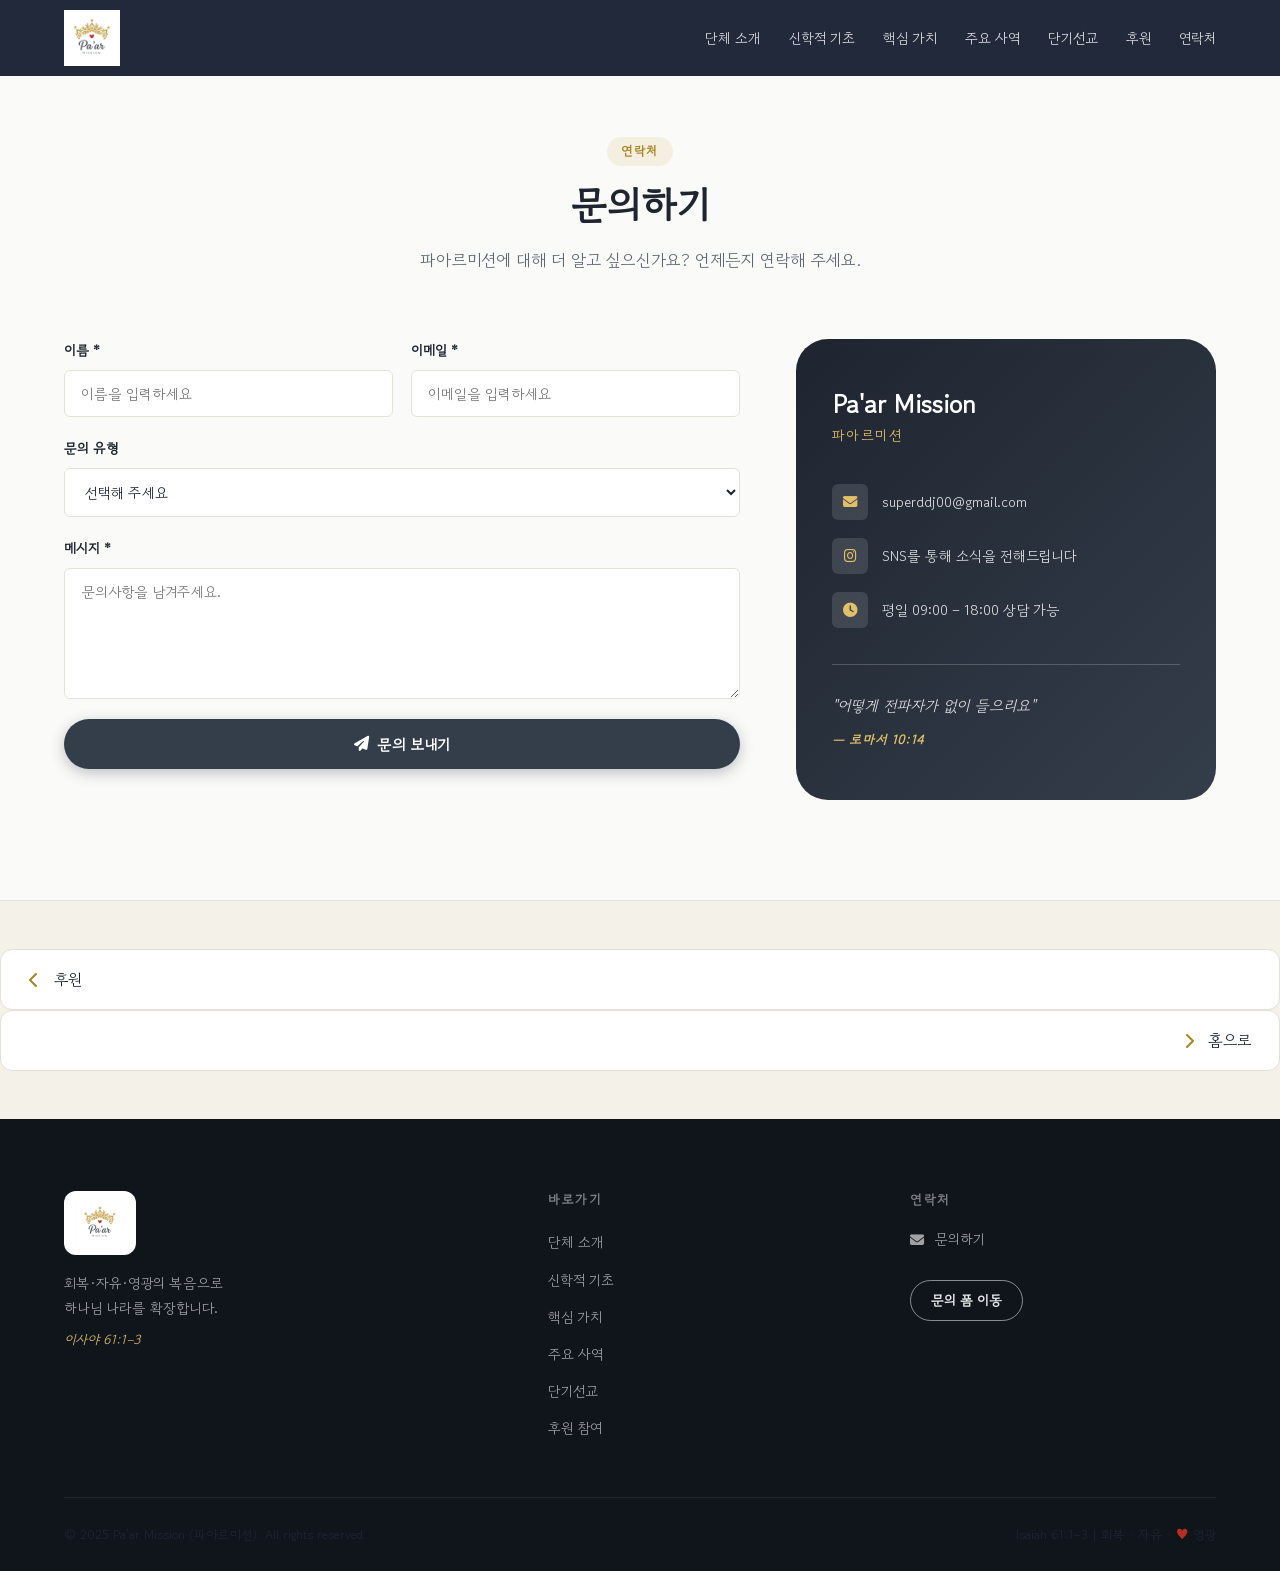
==== contact.html @ 38ef7734 "Add files via upload" ====
<!DOCTYPE html>
<html lang="ko">
<head>
  <meta charset="UTF-8" />
  <meta name="viewport" content="width=device-width, initial-scale=1.0" />
  <title>연락처 | Pa'ar Mission</title>
  <meta name="description" content="파아르미션에 대해 더 알고 싶으신가요? 언제든지 연락해 주세요." />
  <link rel="canonical" href="https://paarmission.org/contact.html" />
  <meta property="og:type" content="website" />
  <meta property="og:url" content="https://paarmission.org/contact.html" />
  <meta property="og:title" content="연락처 | Pa'ar Mission" />
  <meta property="og:description" content="파아르미션에 대해 더 알고 싶으신가요? 언제든지 연락해 주세요." />
  <meta property="og:locale" content="ko_KR" />
  <link href="https://fonts.googleapis.com/css2?family=Gowun+Dodum&family=Playfair+Display:wght@400;500;600;700&display=swap" rel="stylesheet" />
  <link href="https://fonts.googleapis.com/css2?family=Dancing+Script:wght@700&display=swap" rel="stylesheet" />
  <link rel="stylesheet" href="https://cdn.jsdelivr.net/npm/@fortawesome/fontawesome-free@6.4.0/css/all.min.css" />
  <link rel="stylesheet" href="https://cdn.jsdelivr.net/npm/aos@2.3.4/dist/aos.css" />
  <link rel="stylesheet" href="css/style.css" />
</head>
<body>

  <!-- ============ NAVIGATION ============ -->
  <header id="navbar" class="navbar">
    <div class="container nav-inner">
      <a href="index.html" aria-label="Pa'ar Mission 홈으로">
        <img src="images/logo.png" alt="Pa'ar Mission 로고" class="logo-img" />
      </a>
      <button class="hamburger" id="hamburger" aria-label="메뉴 열기">
        <span></span><span></span><span></span>
      </button>
      <nav class="nav-menu" id="navMenu">
        <ul>
          <li><a href="index.html">단체 소개</a></li>
          <li><a href="foundation.html">신학적 기초</a></li>
          <li><a href="values.html">핵심 가치</a></li>
          <li><a href="projects.html">주요 사역</a></li>
          <li><a href="mission.html">단기선교</a></li>
          <li><a href="support.html">후원</a></li>
          <li><a href="contact.html" class="active">연락처</a></li>
        </ul>
      </nav>
    </div>
  </header>

  <!-- ============ CONTACT ============ -->
  <section id="contact" class="section contact" style="padding-top: calc(var(--nav-height) + 60px);">
    <div class="container">
      <div class="section-header" data-aos="fade-up">
        <span class="section-tag">연락처</span>
        <h2 class="section-title">문의하기</h2>
        <p class="section-desc">파아르미션에 대해 더 알고 싶으신가요? 언제든지 연락해 주세요.</p>
      </div>
      <div class="contact-grid">
        <div class="contact-form-wrap" data-aos="fade-right">
          <form class="contact-form" id="contactForm"
                action="https://formspree.io/f/mojbvoan"
                method="POST">
            <!-- Formspree 전송 후 돌아올 페이지 -->
            <input type="hidden" name="_next" value="https://paarmission.org/contact.html?sent=1" />
            <!-- 스팸 방지 허니팟 -->
            <input type="text" name="_gotcha" style="display:none" />

            <div class="form-row">
              <div class="form-group">
                <label for="name">이름 *</label>
                <input type="text" id="name" name="name" placeholder="이름을 입력하세요" required />
              </div>
              <div class="form-group">
                <label for="email">이메일 *</label>
                <input type="email" id="email" name="email" placeholder="이메일을 입력하세요" required />
              </div>
            </div>
            <div class="form-group">
              <label for="subject">문의 유형</label>
              <select id="subject" name="subject">
                <option value="">선택해 주세요</option>
                <option value="후원">후원 문의</option>
                <option value="선교">선교 파트너십</option>
                <option value="단기선교">단기 선교 참여</option>
                <option value="기도">기도 후원 등록</option>
                <option value="기도">문화사역 문의(닿길)</option>
                <option value="기타">기타 문의</option>
              </select>
            </div>
            <div class="form-group">
              <label for="message">메시지 *</label>
              <textarea id="message" name="message" rows="5" placeholder="문의사항을 남겨주세요." required></textarea>
            </div>
            <button type="submit" class="btn btn-primary btn-full">
              <i class="fa-solid fa-paper-plane"></i> 문의 보내기
            </button>
          </form>
          <div class="form-success" id="formSuccess" style="display:none;">
            <i class="fa-solid fa-circle-check"></i>
            <h4>문의가 접수되었습니다!</h4>
            <p>빠른 시일 내에 답변 드리겠습니다.</p>
          </div>
        </div>
        <div class="contact-info" data-aos="fade-left">
          <div class="contact-info-card">
            <h3>Pa'ar Mission</h3>
            <p class="contact-subtitle">파아르미션</p>
            <div class="contact-items">
              <div class="contact-item">
                <i class="fa-solid fa-envelope"></i>
                <span>superddj00@gmail.com</span>
              </div>
              <div class="contact-item">
                <i class="fa-brands fa-instagram"></i>
                <span>SNS를 통해 소식을 전해드립니다</span>
              </div>
              <div class="contact-item">
                <i class="fa-solid fa-clock"></i>
                <span>평일 09:00 – 18:00 상담 가능</span>
              </div>
            </div>
            <div class="contact-verse">
              <p>"어떻게 전파자가 없이 들으리요"</p>
              <cite>— 로마서 10:14</cite>
            </div>
          </div>
        </div>
      </div>
    </div>
  </section>

  <!-- Page Navigation -->
  <div class="page-nav-section">
    <a href="support.html" class="page-nav-btn page-nav-btn--prev">
      <i class="fa-solid fa-chevron-left"></i> 후원
    </a>
    <a href="index.html" class="page-nav-btn page-nav-btn--next">
      홈으로 <i class="fa-solid fa-chevron-right"></i>
    </a>
  </div>

  <!-- ============ FOOTER ============ -->
  <footer class="footer">
    <div class="container">
      <div class="footer-inner">
        <div class="footer-brand">
          <a href="index.html" aria-label="Pa'ar Mission 홈으로">
            <img src="images/logo.png" alt="Pa'ar Mission 로고" class="footer-logo-img" />
          </a>
          <p>회복·자유·영광의 복음으로<br />하나님 나라를 확장합니다.</p>
          <p class="footer-verse">이사야 61:1–3</p>
        </div>
        <div class="footer-links">
          <h4>바로가기</h4>
          <ul>
            <li><a href="index.html">단체 소개</a></li>
            <li><a href="foundation.html">신학적 기초</a></li>
            <li><a href="values.html">핵심 가치</a></li>
            <li><a href="projects.html">주요 사역</a></li>
            <li><a href="mission.html">단기선교</a></li>
            <li><a href="support.html">후원 참여</a></li>
          </ul>
        </div>
        <div class="footer-contact">
          <h4>연락처</h4>
          <p><i class="fa-solid fa-envelope"></i> 문의하기</p>
          <a href="contact.html" class="btn btn-outline-light-sm">문의 폼 이동</a>
        </div>
      </div>
      <div class="footer-bottom">
        <p>© 2025 Pa'ar Mission (파아르미션). All rights reserved.</p>
        <p>Isaiah 61:1–3 | 회복 · 자유 · <span class="footer-heart">♥</span> 영광</p>
      </div>
    </div>
  </footer>

  <button class="scroll-top" id="scrollTop" aria-label="맨 위로">
    <i class="fa-solid fa-chevron-up"></i>
  </button>

  <script src="https://cdn.jsdelivr.net/npm/aos@2.3.4/dist/aos.js"></script>
  <script src="js/main.js"></script>
</body>
</html>
---- css/style.css ----
/* ============================================================
   Pa'ar Mission — Main Stylesheet  (로고 컬러 기반 리뉴얼)
   Crown Gold #CFA742 | Charcoal #343D4A | Red Heart #B62F24
   ============================================================ */

/* ---------- CSS Variables ---------- */
:root {
  /* 로고 기반 컬러 팔레트 */
  --color-primary: #343D4A;        /* charcoal – Pa'ar 스크립트 색 */
  --color-primary-light: #4A5568;
  --color-primary-dark: #1E2530;
  --color-accent: #CFA742;         /* crown gold */
  --color-accent-light: #E2C06A;
  --color-accent-dark: #A8841F;
  --color-heart: #B62F24;          /* 하트 레드 */
  --color-heart-light: #D94438;
  --color-mission: #5E6875;        /* MISSION 텍스트 회색 */

  --color-bg: #FAFAF8;
  --color-bg-alt: #F3F1E8;
  --color-text: #1E2530;
  --color-text-muted: #5E6875;
  --color-white: #FFFFFF;
  --color-border: #E4E1D6;

  --font-serif: 'Gowun Dodum', 'Playfair Display', Georgia, serif;
  --font-sans: 'Gowun Dodum', sans-serif;

  --shadow-sm: 0 1px 3px rgba(0,0,0,.08), 0 1px 2px rgba(0,0,0,.06);
  --shadow-md: 0 4px 16px rgba(0,0,0,.10);
  --shadow-lg: 0 8px 32px rgba(0,0,0,.14);
  --shadow-gold: 0 4px 20px rgba(207,167,66,.3);

  --radius-sm: 6px;
  --radius-md: 12px;
  --radius-lg: 20px;
  --radius-xl: 32px;

  --transition: .3s ease;
  --nav-height: 76px;
}

/* ---------- Reset & Base ---------- */
*, *::before, *::after { box-sizing: border-box; margin: 0; padding: 0; }
html { scroll-behavior: smooth; font-size: 16px; }
body {
  font-family: var(--font-sans);
  color: var(--color-text);
  background: var(--color-bg);
  line-height: 1.7;
  overflow-x: hidden;
}
img { max-width: 100%; height: auto; display: block; }
a { color: inherit; text-decoration: none; }
ul { list-style: none; }
button { cursor: pointer; border: none; background: none; font-family: inherit; }

/* ---------- Typography ---------- */
h1, h2, h3, h4 { font-family: var(--font-serif); line-height: 1.3; }
h1 { font-size: clamp(2rem, 5vw, 3.5rem); }
h2 { font-size: clamp(1.6rem, 3.5vw, 2.4rem); }
h3 { font-size: clamp(1.15rem, 2.5vw, 1.5rem); }
p  { color: var(--color-text); }

/* ---------- Layout ---------- */
.container {
  max-width: 1200px;
  margin: 0 auto;
  padding: 0 24px;
}
.section { padding: 100px 0; }
.section-header {
  text-align: center;
  margin-bottom: 64px;
}
.section-tag {
  display: inline-block;
  font-size: .78rem;
  font-weight: 700;
  letter-spacing: .15em;
  text-transform: uppercase;
  color: var(--color-accent-dark);
  background: rgba(207,167,66,.13);
  padding: 4px 14px;
  border-radius: 100px;
  margin-bottom: 14px;
}
.section-title { color: var(--color-primary-dark); margin-bottom: 16px; }
.section-desc  { color: var(--color-text-muted); font-size: 1.05rem; max-width: 560px; margin: 0 auto; }

/* ---------- Buttons ---------- */
.btn {
  display: inline-flex;
  align-items: center;
  gap: 8px;
  padding: 14px 32px;
  border-radius: 100px;
  font-size: .95rem;
  font-weight: 600;
  transition: all var(--transition);
  white-space: nowrap;
}
.btn-primary {
  background: var(--color-primary);
  color: #fff;
  box-shadow: 0 4px 14px rgba(52,61,74,.3);
}
.btn-primary:hover {
  background: var(--color-primary-light);
  transform: translateY(-2px);
  box-shadow: 0 6px 20px rgba(52,61,74,.4);
}
.btn-accent {
  background: var(--color-accent);
  color: #fff;
  box-shadow: var(--shadow-gold);
}
.btn-accent:hover {
  background: var(--color-accent-dark);
  transform: translateY(-2px);
  box-shadow: 0 6px 24px rgba(207,167,66,.5);
}
.btn-outline {
  border: 2px solid rgba(255,255,255,.8);
  color: #fff;
}
.btn-outline:hover {
  background: rgba(255,255,255,.15);
  transform: translateY(-2px);
}
.btn-outline-dark {
  border: 2px solid var(--color-primary);
  color: var(--color-primary);
  padding: 12px 28px;
  border-radius: 100px;
  font-weight: 600;
  transition: all var(--transition);
  display: inline-flex;
  align-items: center;
}
.btn-outline-dark:hover {
  background: var(--color-primary);
  color: #fff;
  transform: translateY(-2px);
}
.btn-primary-sm {
  display: inline-flex;
  align-items: center;
  padding: 10px 22px;
  border-radius: 100px;
  background: var(--color-primary);
  color: #fff;
  font-size: .88rem;
  font-weight: 600;
  transition: all var(--transition);
}
.btn-primary-sm:hover { background: var(--color-primary-light); transform: translateY(-2px); }
.btn-white-sm {
  display: inline-flex;
  align-items: center;
  padding: 10px 22px;
  border-radius: 100px;
  background: #fff;
  color: var(--color-primary);
  font-size: .88rem;
  font-weight: 700;
  transition: all var(--transition);
}
.btn-white-sm:hover { background: var(--color-accent); color: #fff; transform: translateY(-2px); }
.btn-outline-light-sm {
  display: inline-flex;
  align-items: center;
  padding: 8px 20px;
  border-radius: 100px;
  border: 1.5px solid rgba(255,255,255,.5);
  color: rgba(255,255,255,.9);
  font-size: .85rem;
  font-weight: 600;
  transition: all var(--transition);
  margin-top: 12px;
}
.btn-outline-light-sm:hover { background: rgba(255,255,255,.15); }
.btn-full { width: 100%; justify-content: center; }

/* ============================================================
   NAVBAR
   ============================================================ */
.navbar {
  position: fixed;
  top: 0; left: 0; right: 0;
  height: var(--nav-height);
  z-index: 1000;
  background: rgba(15, 23, 42, 0.92);
  backdrop-filter: blur(12px);
  transition: background var(--transition), box-shadow var(--transition);
}
.navbar.scrolled {
  background: rgba(15, 23, 42, 0.97);
  backdrop-filter: blur(12px);
  box-shadow: 0 1px 0 rgba(255,255,255,.08), var(--shadow-sm);
}
.nav-inner {
  display: flex;
  align-items: center;
  justify-content: space-between;
  height: var(--nav-height);
}

/* ── 로고 이미지 ── */
.logo-img {
  height: 56px;
  width: auto;
  object-fit: contain;
  transition: opacity var(--transition);
  display: block;
}
.logo-img:hover { opacity: .82; }

/* fallback text logo */
.logo {
  display: flex;
  align-items: baseline;
  gap: 4px;
  font-family: var(--font-serif);
}
.logo-en {
  font-size: 1.55rem;
  font-weight: 700;
  color: var(--color-accent);
}
.logo-kr {
  font-size: 1rem;
  font-weight: 500;
  color: var(--color-mission);
}

.nav-menu ul {
  display: flex;
  gap: 28px;
  align-items: center;
}
.nav-menu a {
  font-size: .88rem;
  font-weight: 500;
  color: rgba(255,255,255,.85);
  transition: color var(--transition);
  position: relative;
  white-space: nowrap;
}
.navbar:not(.scrolled) .nav-menu a { color: rgba(255,255,255,.85); }
.nav-menu a::after {
  content: '';
  position: absolute;
  bottom: -3px; left: 0; right: 0;
  height: 2px;
  background: var(--color-accent);
  transform: scaleX(0);
  transition: transform var(--transition);
  border-radius: 2px;
}
.nav-menu a:hover::after, .nav-menu a.active::after { transform: scaleX(1); }
.nav-menu a:hover { color: var(--color-accent-light); }
.navbar:not(.scrolled) .nav-menu a:hover { color: var(--color-accent-light); }

.hamburger {
  display: none;
  flex-direction: column;
  gap: 5px;
  padding: 8px;
}
.hamburger span {
  display: block;
  width: 24px; height: 2px;
  background: #fff;
  border-radius: 2px;
  transition: all var(--transition);
}
.navbar:not(.scrolled) .hamburger span { background: #fff; }

/* ============================================================
   HERO
   ============================================================ */
.hero {
  position: relative;
  min-height: 100vh;
  display: flex;
  align-items: center;
  justify-content: center;
  overflow: hidden;
}
.hero-bg {
  position: absolute; inset: 0;
  background: linear-gradient(135deg, #1A1F27 0%, #2C3440 40%, #343D4A 70%, #1A1F27 100%);
}
.hero-bg::after {
  content: '';
  position: absolute; inset: 0;
  background-image:
    radial-gradient(circle at 20% 50%, rgba(207,167,66,.2) 0%, transparent 55%),
    radial-gradient(circle at 80% 20%, rgba(182,47,36,.1) 0%, transparent 50%);
}
.hero-overlay {
  position: absolute; inset: 0;
  background: linear-gradient(to bottom, rgba(26,31,39,.2) 0%, rgba(26,31,39,.55) 100%);
}
.hero-content {
  position: relative;
  z-index: 2;
  text-align: center;
  color: #fff;
  padding: calc(var(--nav-height) + 40px) 24px 80px;
}
.hero-logo-wrap {
  margin-bottom: 32px;
  background: #fff;
  border-radius: 24px;
  display: inline-block;
  padding: 16px 24px;
  box-shadow: 0 8px 40px rgba(207,167,66,.35), 0 2px 12px rgba(0,0,0,.18);
}
.hero-logo {
  height: 200px;
  width: auto;
  margin: 0 auto;
  display: block;
  object-fit: contain;
  animation: heroLogoFloat 4s ease-in-out infinite;
}
@keyframes heroLogoFloat {
  0%, 100% { transform: translateY(0); }
  50%       { transform: translateY(-8px); }
}
.hero-verse {
  font-size: .83rem;
  letter-spacing: .25em;
  text-transform: uppercase;
  color: var(--color-accent-light);
  margin-bottom: 18px;
  opacity: .9;
}
.hero-title {
  font-family: var(--font-serif);
  font-size: clamp(2.2rem, 5.5vw, 4rem);
  font-weight: 700;
  color: #fff;
  line-height: 1.2;
  margin-bottom: 10px;
}
.hero-title span {
  color: var(--color-accent-light);
  font-size: .62em;
  display: block;
  font-weight: 400;
  letter-spacing: .05em;
  margin-top: 10px;
}
.hero-subtitle {
  font-size: clamp(.9rem, 2vw, 1.12rem);
  color: rgba(255,255,255,.82);
  margin: 22px auto;
  max-width: 520px;
  line-height: 1.8;
}
.hero-cta {
  display: flex;
  gap: 16px;
  justify-content: center;
  flex-wrap: wrap;
  margin-top: 36px;
}
.hero-scroll-hint {
  position: absolute;
  bottom: 36px; left: 50%;
  transform: translateX(-50%);
  color: rgba(255,255,255,.55);
  font-size: 1.2rem;
  animation: bounce 2s infinite;
  z-index: 2;
}
@keyframes bounce {
  0%, 100% { transform: translateX(-50%) translateY(0); }
  50%       { transform: translateX(-50%) translateY(8px); }
}

/* ============================================================
   ABOUT
   ============================================================ */
.about { background: var(--color-white); }
.about-grid {
  display: grid;
  grid-template-columns: 1fr 1fr;
  gap: 64px;
  align-items: start;
}
.about-lead {
  font-size: 1.08rem;
  font-family: var(--font-serif);
  line-height: 1.85;
  color: var(--color-primary-dark);
  margin-bottom: 20px;
}
.about-text p { color: var(--color-text-muted); margin-bottom: 18px; line-height: 1.85; }
.about-verse {
  margin-top: 32px;
  padding: 24px 28px;
  border-left: 4px solid var(--color-accent);
  background: linear-gradient(135deg, #fdf9f0, #f5f0e2);
  border-radius: 0 var(--radius-md) var(--radius-md) 0;
}
.about-verse blockquote {
  font-family: var(--font-serif);
  font-size: 1rem;
  color: var(--color-primary-dark);
  line-height: 1.85;
  font-style: italic;
}
.about-verse cite {
  display: block;
  margin-top: 10px;
  font-size: .85rem;
  font-weight: 700;
  color: var(--color-accent-dark);
  font-style: normal;
  letter-spacing: .05em;
}
.about-cards {
  display: grid;
  grid-template-columns: 1fr 1fr;
  gap: 20px;
}
.about-card {
  background: var(--color-bg-alt);
  border-radius: var(--radius-md);
  padding: 28px 22px;
  text-align: center;
  border: 1px solid var(--color-border);
  transition: all var(--transition);
}
.about-card:hover {
  border-color: var(--color-accent);
  transform: translateY(-4px);
  box-shadow: var(--shadow-gold);
}
.about-card-icon {
  width: 52px; height: 52px;
  margin: 0 auto 14px;
  background: linear-gradient(135deg, var(--color-primary), var(--color-primary-light));
  border-radius: 50%;
  display: flex; align-items: center; justify-content: center;
  color: #fff;
  font-size: 1.2rem;
}
.about-card:hover .about-card-icon {
  background: linear-gradient(135deg, var(--color-accent-dark), var(--color-accent));
}
.about-card h3 { font-size: 1rem; font-weight: 700; color: var(--color-primary-dark); margin-bottom: 8px; }
.about-card p  { font-size: .85rem; color: var(--color-text-muted); line-height: 1.6; }

/* ============================================================
   FOUNDATION
   ============================================================ */
.foundation {
  background: linear-gradient(135deg, #1A1F27 0%, #2C3440 60%, #343D4A 100%);
  color: #fff;
  position: relative;
  overflow: hidden;
}
.foundation::before {
  content: '';
  position: absolute; inset: 0;
  background-image:
    radial-gradient(circle at 10% 80%, rgba(207,167,66,.18) 0%, transparent 50%),
    radial-gradient(circle at 90% 20%, rgba(182,47,36,.12) 0%, transparent 50%);
}
.foundation .container { position: relative; z-index: 1; }
.foundation .section-tag  { color: var(--color-accent-light); background: rgba(207,167,66,.18); }
.foundation .section-title { color: #fff; }
.foundation .section-desc  { color: rgba(255,255,255,.72); }

.foundation-pillars {
  display: grid;
  grid-template-columns: repeat(3, 1fr);
  gap: 32px;
  margin-bottom: 72px;
}
.pillar {
  background: rgba(255,255,255,.07);
  border: 1px solid rgba(255,255,255,.13);
  border-radius: var(--radius-lg);
  padding: 40px 28px;
  text-align: center;
  transition: all var(--transition);
  backdrop-filter: blur(4px);
}
.pillar:hover {
  background: rgba(207,167,66,.12);
  transform: translateY(-6px);
  border-color: var(--color-accent);
}
.pillar-number { font-size: .75rem; letter-spacing: .2em; color: var(--color-accent-light); margin-bottom: 16px; font-weight: 700; }
.pillar-icon   { font-size: 2rem; color: var(--color-accent-light); margin-bottom: 18px; }
.pillar h3     { font-size: 1.2rem; color: #fff; margin-bottom: 12px; }
.pillar p      { color: rgba(255,255,255,.72); font-size: .9rem; line-height: 1.7; }

.foundation-principles {
  background: rgba(255,255,255,.07);
  border: 1px solid rgba(255,255,255,.13);
  border-radius: var(--radius-lg);
  padding: 48px;
  backdrop-filter: blur(4px);
}
.foundation-principles h3 {
  font-size: 1.32rem; color: #fff;
  margin-bottom: 32px;
  padding-bottom: 16px;
  border-bottom: 1px solid rgba(255,255,255,.18);
}
.principles-list { display: flex; flex-direction: column; gap: 28px; }
.principle-item  { display: flex; gap: 20px; align-items: flex-start; }
.principle-num {
  flex-shrink: 0;
  width: 36px; height: 36px;
  background: var(--color-accent);
  border-radius: 50%;
  display: flex; align-items: center; justify-content: center;
  font-weight: 700; font-size: .9rem; color: #fff;
}
.principle-item strong { display: block; color: #fff; font-size: 1rem; margin-bottom: 6px; }
.principle-item p      { color: rgba(255,255,255,.68); font-size: .88rem; line-height: 1.65; }

/* ============================================================
   PROJECTS
   ============================================================ */
.projects { background: var(--color-bg-alt); }

.project-tabs {
  display: flex;
  gap: 8px;
  flex-wrap: wrap;
  justify-content: center;
  margin-bottom: 48px;
}
.tab-btn {
  padding: 10px 22px;
  border-radius: 100px;
  font-size: .88rem;
  font-weight: 600;
  color: var(--color-text-muted);
  background: var(--color-white);
  border: 1.5px solid var(--color-border);
  transition: all var(--transition);
}
.tab-btn:hover { border-color: var(--color-accent); color: var(--color-accent-dark); }
.tab-btn.active {
  background: var(--color-primary);
  color: #fff;
  border-color: var(--color-primary);
  box-shadow: 0 4px 14px rgba(52,61,74,.28);
}

.tab-contents { position: relative; }
.tab-content { display: none; animation: fadeInTab .4s ease; }
.tab-content.active { display: block; }
@keyframes fadeInTab {
  from { opacity: 0; transform: translateY(12px); }
  to   { opacity: 1; transform: translateY(0); }
}

.project-detail {
  display: grid;
  grid-template-columns: 1fr 360px;
  gap: 48px;
  align-items: center;
  background: var(--color-white);
  border-radius: var(--radius-xl);
  padding: 56px;
  box-shadow: var(--shadow-md);
  border: 1px solid var(--color-border);
}
.project-tag {
  display: inline-block;
  font-size: .75rem; font-weight: 700;
  letter-spacing: .12em; text-transform: uppercase;
  color: var(--color-accent-dark);
  background: rgba(207,167,66,.12);
  padding: 3px 12px;
  border-radius: 100px;
  margin-bottom: 12px;
}
.project-info h3     { font-size: clamp(1.3rem, 2.5vw, 1.7rem); color: var(--color-primary-dark); margin-bottom: 8px; }
.project-subtitle    { color: var(--color-text-muted); font-size: .95rem; margin-bottom: 32px; }
.project-section     { margin-bottom: 24px; }
.project-section h4  {
  font-size: .88rem; font-weight: 700; color: var(--color-primary);
  margin-bottom: 10px;
  display: flex; align-items: center; gap: 8px;
  font-family: var(--font-sans);
}
.project-section p   { color: var(--color-text-muted); font-size: .9rem; line-height: 1.7; }
.project-section ul  { display: flex; flex-direction: column; gap: 6px; }
.project-section ul li {
  color: var(--color-text-muted); font-size: .88rem;
  padding-left: 16px; position: relative;
}
.project-section ul li::before { content: '•'; position: absolute; left: 0; color: var(--color-accent); font-weight: 700; }

.project-visual { display: flex; flex-direction: column; align-items: center; gap: 28px; }
.project-icon-big {
  width: 160px; height: 160px;
  background: linear-gradient(135deg, var(--color-primary-dark), var(--color-primary-light));
  border-radius: 50%;
  display: flex; align-items: center; justify-content: center;
  font-size: 4rem; color: #fff;
  box-shadow: 0 12px 32px rgba(52,61,74,.3);
}
.project-keywords { display: flex; flex-wrap: wrap; gap: 8px; justify-content: center; }
.keyword {
  padding: 6px 14px;
  background: var(--color-bg-alt);
  border: 1px solid var(--color-border);
  border-radius: 100px;
  font-size: .8rem; font-weight: 500;
  color: var(--color-primary);
}

/* ============================================================
   VALUES
   ============================================================ */
.values { background: var(--color-white); }
.values-grid {
  display: grid;
  grid-template-columns: repeat(3, 1fr);
  gap: 28px;
}
.value-card {
  background: var(--color-bg-alt);
  border: 1px solid var(--color-border);
  border-radius: var(--radius-lg);
  padding: 36px 28px;
  text-align: center;
  transition: all var(--transition);
}
.value-card:hover {
  border-color: var(--color-accent);
  transform: translateY(-6px);
  box-shadow: var(--shadow-gold);
}
.value-icon {
  width: 64px; height: 64px;
  margin: 0 auto 20px;
  background: linear-gradient(135deg, var(--color-primary), var(--color-primary-light));
  border-radius: var(--radius-md);
  display: flex; align-items: center; justify-content: center;
  font-size: 1.5rem; color: #fff;
  transition: all var(--transition);
}
.value-card:hover .value-icon {
  background: linear-gradient(135deg, var(--color-accent-dark), var(--color-accent));
}
.value-card h3 { font-size: 1.05rem; color: var(--color-primary-dark); margin-bottom: 12px; }
.value-card p  { font-size: .87rem; color: var(--color-text-muted); line-height: 1.7; }

/* ============================================================
   SHORT-TERM MISSION
   ============================================================ */
.short-mission {
  background: var(--color-bg);
  position: relative;
  overflow: hidden;
}
.short-mission::before {
  content: '';
  position: absolute;
  top: -80px; right: -80px;
  width: 400px; height: 400px;
  background: radial-gradient(circle, rgba(207,167,66,.08) 0%, transparent 70%);
  pointer-events: none;
}
.short-mission::after {
  content: '';
  position: absolute;
  bottom: -60px; left: -60px;
  width: 300px; height: 300px;
  background: radial-gradient(circle, rgba(182,47,36,.07) 0%, transparent 70%);
  pointer-events: none;
}

/* Banner */
.sm-banner {
  display: flex;
  align-items: center;
  justify-content: space-between;
  gap: 24px;
  background: linear-gradient(135deg, var(--color-primary-dark) 0%, var(--color-primary) 100%);
  border-radius: var(--radius-xl);
  padding: 36px 48px;
  margin-bottom: 56px;
  box-shadow: 0 8px 32px rgba(52,61,74,.25);
  flex-wrap: wrap;
}
.sm-banner-content {
  display: flex;
  align-items: center;
  gap: 24px;
  flex: 1;
}
.sm-banner-icon {
  width: 64px; height: 64px;
  background: rgba(207,167,66,.2);
  border-radius: var(--radius-md);
  display: flex; align-items: center; justify-content: center;
  font-size: 1.8rem;
  color: var(--color-accent-light);
  flex-shrink: 0;
}
.sm-banner-content h3 { font-size: 1.3rem; color: #fff; margin-bottom: 6px; }
.sm-banner-content p  { color: rgba(255,255,255,.75); font-size: .9rem; line-height: 1.65; }

/* Why & What */
.sm-whywhat {
  display: grid;
  grid-template-columns: 1fr 1fr;
  gap: 32px;
  margin-bottom: 56px;
}
.sm-why, .sm-what {
  background: var(--color-white);
  border: 1px solid var(--color-border);
  border-radius: var(--radius-lg);
  padding: 40px 36px;
}
.sm-why h3, .sm-what h3 {
  font-size: 1.15rem;
  color: var(--color-primary-dark);
  margin-bottom: 24px;
  display: flex; align-items: center; gap: 10px;
}
.sm-why h3 i { color: var(--color-accent); }
.sm-what h3 i { color: var(--color-heart); }

.sm-list { display: flex; flex-direction: column; gap: 14px; }
.sm-list li {
  display: flex;
  align-items: flex-start;
  gap: 12px;
  font-size: .9rem;
  color: var(--color-text-muted);
  line-height: 1.6;
}
.sm-list li i { color: var(--color-accent); margin-top: 2px; flex-shrink: 0; }

.sm-activity-grid {
  display: grid;
  grid-template-columns: repeat(3, 1fr);
  gap: 14px;
}
.sm-activity {
  display: flex;
  flex-direction: column;
  align-items: center;
  gap: 10px;
  background: var(--color-bg-alt);
  border-radius: var(--radius-md);
  padding: 18px 12px;
  border: 1px solid var(--color-border);
  transition: all var(--transition);
}
.sm-activity:hover {
  border-color: var(--color-accent);
  background: rgba(207,167,66,.08);
  transform: translateY(-3px);
}
.sm-activity-icon {
  width: 44px; height: 44px;
  background: linear-gradient(135deg, var(--color-primary), var(--color-primary-light));
  border-radius: 50%;
  display: flex; align-items: center; justify-content: center;
  font-size: 1rem; color: #fff;
  transition: background var(--transition);
}
.sm-activity:hover .sm-activity-icon {
  background: linear-gradient(135deg, var(--color-accent-dark), var(--color-accent));
}
.sm-activity span { font-size: .82rem; font-weight: 600; color: var(--color-primary-dark); text-align: center; }

/* Section title */
.sm-section-title {
  font-size: 1.2rem;
  color: var(--color-primary-dark);
  margin-bottom: 32px;
  display: flex;
  align-items: center;
  gap: 10px;
}
.sm-section-title i { color: var(--color-accent); }

/* Timeline */
.sm-schedule {
  background: var(--color-white);
  border: 1px solid var(--color-border);
  border-radius: var(--radius-lg);
  padding: 48px;
  margin-bottom: 56px;
}
.sm-timeline { position: relative; padding-left: 24px; }
.sm-timeline::before {
  content: '';
  position: absolute;
  left: 10px; top: 0; bottom: 0;
  width: 2px;
  background: linear-gradient(to bottom, var(--color-accent), var(--color-heart));
}
.sm-timeline-item {
  position: relative;
  padding-left: 40px;
  padding-bottom: 36px;
}
.sm-timeline-item:last-child { padding-bottom: 0; }
.sm-timeline-dot {
  position: absolute;
  left: -16px; top: 4px;
  width: 14px; height: 14px;
  border-radius: 50%;
  background: var(--color-border);
  border: 2px solid var(--color-white);
  box-shadow: 0 0 0 2px var(--color-border);
  transition: all var(--transition);
}
.sm-timeline-dot.active {
  background: var(--color-accent);
  border-color: var(--color-white);
  box-shadow: 0 0 0 3px var(--color-accent-light), 0 0 12px rgba(207,167,66,.4);
  width: 18px; height: 18px;
  left: -18px; top: 2px;
}
.sm-timeline-item:hover .sm-timeline-dot { background: var(--color-accent); box-shadow: 0 0 0 3px rgba(207,167,66,.3); }
.sm-day {
  display: inline-block;
  font-size: .75rem;
  font-weight: 700;
  letter-spacing: .1em;
  color: var(--color-accent-dark);
  background: rgba(207,167,66,.12);
  padding: 3px 10px;
  border-radius: 100px;
  margin-bottom: 8px;
  text-transform: uppercase;
}
.sm-timeline-content h4 { font-size: 1rem; color: var(--color-primary-dark); margin-bottom: 6px; }
.sm-timeline-content p  { font-size: .88rem; color: var(--color-text-muted); line-height: 1.65; }
.sm-timeline-content.highlight {
  background: linear-gradient(135deg, rgba(207,167,66,.06), rgba(207,167,66,.12));
  border: 1px solid rgba(207,167,66,.25);
  border-radius: var(--radius-md);
  padding: 20px 24px;
  margin-left: -8px;
}
.sm-timeline-content.highlight h4 { color: var(--color-accent-dark); }

/* Principles */
.sm-principles {
  background: var(--color-white);
  border: 1px solid var(--color-border);
  border-radius: var(--radius-lg);
  padding: 48px;
  margin-bottom: 56px;
}
.sm-principles-grid {
  display: grid;
  grid-template-columns: repeat(4, 1fr);
  gap: 24px;
}
.sm-principle-card {
  background: var(--color-bg-alt);
  border: 1px solid var(--color-border);
  border-radius: var(--radius-md);
  padding: 28px 22px;
  text-align: center;
  transition: all var(--transition);
}
.sm-principle-card:hover {
  border-color: var(--color-accent);
  transform: translateY(-4px);
  box-shadow: var(--shadow-gold);
}
.sm-principle-num {
  font-size: 2rem;
  font-family: var(--font-serif);
  font-weight: 700;
  color: var(--color-accent);
  opacity: .4;
  margin-bottom: 10px;
  line-height: 1;
}
.sm-principle-card:hover .sm-principle-num { opacity: .7; }
.sm-principle-card h4 { font-size: .95rem; color: var(--color-primary-dark); margin-bottom: 10px; }
.sm-principle-card p  { font-size: .83rem; color: var(--color-text-muted); line-height: 1.65; }

/* Join */
.sm-join { }
.sm-join-inner {
  display: grid;
  grid-template-columns: 1fr 1fr;
  gap: 40px;
  align-items: start;
}
.sm-join-text h3 { font-size: 1.4rem; color: var(--color-primary-dark); margin-bottom: 24px; }
.sm-join-list { display: flex; flex-direction: column; gap: 14px; }
.sm-join-list li {
  display: flex;
  align-items: flex-start;
  gap: 12px;
  font-size: .9rem;
  color: var(--color-text-muted);
  line-height: 1.6;
}
.sm-join-list li i { color: var(--color-accent); margin-top: 2px; flex-shrink: 0; }
.sm-notice-card {
  background: linear-gradient(135deg, var(--color-primary-dark), var(--color-primary));
  border-radius: var(--radius-xl);
  padding: 44px 36px;
  color: #fff;
}
.sm-notice-icon {
  width: 52px; height: 52px;
  background: rgba(207,167,66,.2);
  border-radius: var(--radius-md);
  display: flex; align-items: center; justify-content: center;
  font-size: 1.4rem;
  color: var(--color-accent-light);
  margin-bottom: 20px;
}
.sm-notice-card h4 { font-size: 1.2rem; color: #fff; margin-bottom: 20px; }
.sm-notice-card ul { display: flex; flex-direction: column; gap: 12px; }
.sm-notice-card ul li {
  font-size: .88rem;
  color: rgba(255,255,255,.8);
  padding-left: 14px;
  position: relative;
}
.sm-notice-card ul li::before { content: '·'; position: absolute; left: 0; color: var(--color-accent-light); font-weight: 700; font-size: 1.2rem; top: -2px; }
.sm-notice-card ul li strong { color: #fff; }
.sm-notice-verse {
  margin-top: 28px;
  padding-top: 20px;
  border-top: 1px solid rgba(255,255,255,.2);
}
.sm-notice-verse p    { font-family: var(--font-serif); font-style: italic; color: rgba(255,255,255,.85); font-size: .95rem; margin-bottom: 6px; }
.sm-notice-verse cite { font-size: .8rem; color: var(--color-accent-light); font-weight: 700; letter-spacing: .05em; }

/* ============================================================
   SHORT-TERM MISSION — VIDEO SECTION
   ============================================================ */

/* 영상 탭 헤더 */
.sm-videos { margin-bottom: 56px; }
.sm-videos-header {
  display: flex;
  align-items: center;
  justify-content: space-between;
  flex-wrap: wrap;
  gap: 16px;
  margin-bottom: 28px;
}
.sm-video-tabs {
  display: flex;
  gap: 10px;
}
.sm-vtab {
  display: inline-flex;
  align-items: center;
  gap: 7px;
  padding: 9px 20px;
  border-radius: 100px;
  font-size: .88rem;
  font-weight: 600;
  color: var(--color-text-muted);
  background: var(--color-white);
  border: 1.5px solid var(--color-border);
  transition: all var(--transition);
  cursor: pointer;
}
.sm-vtab:hover { border-color: var(--color-accent); color: var(--color-accent-dark); }
.sm-vtab.active {
  background: var(--color-primary);
  color: #fff;
  border-color: var(--color-primary);
  box-shadow: 0 4px 14px rgba(52,61,74,.25);
}
.vtab-count {
  display: inline-flex;
  align-items: center;
  justify-content: center;
  width: 20px; height: 20px;
  background: rgba(255,255,255,.25);
  border-radius: 50%;
  font-size: .75rem;
  font-weight: 700;
}
.sm-vtab:not(.active) .vtab-count {
  background: var(--color-bg-alt);
  color: var(--color-accent-dark);
}

/* 탭 콘텐츠 전환 */
.sm-vtab-content { display: none; animation: fadeInTab .4s ease; }
.sm-vtab-content.active { display: block; }

/* 플레이어 + 플레이리스트 레이아웃 */
.sm-player-wrap {
  display: grid;
  grid-template-columns: 1fr 320px;
  gap: 20px;
  align-items: start;
  background: var(--color-white);
  border: 1px solid var(--color-border);
  border-radius: var(--radius-xl);
  padding: 28px;
  box-shadow: var(--shadow-md);
}

/* iframe 래퍼 (16:9 비율 유지) */
.sm-iframe-wrap {
  position: relative;
  width: 100%;
  padding-bottom: 56.25%;
  border-radius: var(--radius-lg);
  overflow: hidden;
  background: #000;
}
.sm-iframe-wrap iframe {
  position: absolute;
  inset: 0;
  width: 100%; height: 100%;
  border: none;
}
.sm-player-info {
  display: flex;
  align-items: center;
  gap: 12px;
  margin-top: 14px;
  padding: 12px 16px;
  background: var(--color-bg-alt);
  border-radius: var(--radius-md);
}
.sm-now-tag {
  flex-shrink: 0;
  font-size: .7rem;
  font-weight: 700;
  letter-spacing: .1em;
  color: #fff;
  background: #FF0000;
  padding: 3px 10px;
  border-radius: 4px;
}
.sm-player-info h4 {
  font-size: .9rem;
  color: var(--color-primary-dark);
  font-family: var(--font-sans);
  font-weight: 600;
  line-height: 1.4;
}

/* 플레이리스트 */
.sm-playlist {
  display: flex;
  flex-direction: column;
  gap: 8px;
  max-height: 480px;
  overflow-y: auto;
  padding-right: 4px;
}
.sm-playlist::-webkit-scrollbar { width: 4px; }
.sm-playlist::-webkit-scrollbar-track { background: var(--color-bg-alt); border-radius: 4px; }
.sm-playlist::-webkit-scrollbar-thumb { background: var(--color-border); border-radius: 4px; }
.sm-playlist::-webkit-scrollbar-thumb:hover { background: var(--color-accent); }

.sm-playlist--spinoff { max-height: 220px; }

.sm-playlist-item {
  display: flex;
  gap: 10px;
  align-items: center;
  padding: 8px;
  border-radius: var(--radius-md);
  border: 1.5px solid transparent;
  cursor: pointer;
  transition: all var(--transition);
  background: var(--color-bg-alt);
}
.sm-playlist-item:hover {
  border-color: var(--color-accent);
  background: rgba(207,167,66,.08);
}
.sm-playlist-item.active {
  border-color: var(--color-accent);
  background: rgba(207,167,66,.12);
}
.sm-playlist-item img {
  width: 88px;
  height: 52px;
  object-fit: cover;
  border-radius: var(--radius-sm);
  flex-shrink: 0;
}
.sm-pl-info { flex: 1; min-width: 0; }
.sm-ep-tag {
  display: inline-block;
  font-size: .68rem;
  font-weight: 700;
  letter-spacing: .06em;
  color: var(--color-accent-dark);
  background: rgba(207,167,66,.15);
  padding: 2px 8px;
  border-radius: 100px;
  margin-bottom: 4px;
}
.sm-ep-tag--spin {
  color: var(--color-heart);
  background: rgba(182,47,36,.12);
}
.sm-pl-info p {
  font-size: .8rem;
  color: var(--color-text-muted);
  line-height: 1.4;
  white-space: nowrap;
  overflow: hidden;
  text-overflow: ellipsis;
  font-weight: 500;
}
.sm-playlist-item.active .sm-pl-info p { color: var(--color-primary-dark); font-weight: 600; }

/* 유튜브 채널 링크 */
.sm-youtube-link {
  text-align: center;
  margin-top: 28px;
}
.btn-yt {
  display: inline-flex;
  align-items: center;
  gap: 10px;
  padding: 13px 32px;
  border-radius: 100px;
  background: #FF0000;
  color: #fff;
  font-size: .95rem;
  font-weight: 700;
  transition: all var(--transition);
  box-shadow: 0 4px 16px rgba(255,0,0,.3);
}
.btn-yt:hover {
  background: #cc0000;
  transform: translateY(-2px);
  box-shadow: 0 6px 24px rgba(255,0,0,.4);
}

/* 반응형 */
@media (max-width: 900px) {
  .sm-player-wrap {
    grid-template-columns: 1fr;
  }
  .sm-playlist {
    max-height: 260px;
    display: grid;
    grid-template-columns: 1fr 1fr;
  }
  .sm-playlist--spinoff {
    grid-template-columns: 1fr;
  }
}
@media (max-width: 600px) {
  .sm-videos-header { flex-direction: column; align-items: flex-start; }
  .sm-playlist { grid-template-columns: 1fr; }
  .sm-player-wrap { padding: 16px; }
}

/* ============================================================
   SUPPORT
   ============================================================ */
.support { background: linear-gradient(160deg, #f8f5ea 0%, #edeae0 100%); }
.support-grid {
  display: grid;
  grid-template-columns: repeat(3, 1fr);
  gap: 28px;
  margin-bottom: 56px;
}
.support-card {
  background: var(--color-white);
  border-radius: var(--radius-lg);
  padding: 44px 32px;
  text-align: center;
  border: 1px solid var(--color-border);
  transition: all var(--transition);
  position: relative;
}
.support-card:hover { transform: translateY(-6px); box-shadow: var(--shadow-lg); }
.support-card.featured {
  background: linear-gradient(135deg, var(--color-primary-dark), var(--color-primary));
  border-color: transparent;
  color: #fff;
}
.support-badge {
  position: absolute;
  top: -12px; left: 50%;
  transform: translateX(-50%);
  background: var(--color-accent);
  color: #fff;
  font-size: .75rem; font-weight: 700;
  padding: 3px 16px;
  border-radius: 100px;
  letter-spacing: .1em;
}
.support-icon { font-size: 2.4rem; margin-bottom: 18px; color: var(--color-accent); }
.support-card.featured .support-icon { color: var(--color-accent-light); }
.support-card h3 { font-size: 1.2rem; color: var(--color-primary-dark); margin-bottom: 12px; }
.support-card.featured h3 { color: #fff; }
.support-card p { font-size: .88rem; color: var(--color-text-muted); margin-bottom: 24px; line-height: 1.7; }
.support-card.featured p { color: rgba(255,255,255,.8); }
.support-account {
  background: var(--color-white);
  border-radius: var(--radius-lg);
  padding: 36px 40px;
  text-align: center;
  border: 1px dashed var(--color-border);
}
.support-account h4 {
  font-size: 1.1rem; color: var(--color-primary-dark);
  margin-bottom: 10px;
  display: flex; align-items: center; justify-content: center; gap: 10px;
  font-family: var(--font-sans);
}
.support-account p { color: var(--color-text-muted); font-size: .9rem; margin-bottom: 20px; }

/* ============================================================
   CONTACT
   ============================================================ */
.contact { background: var(--color-bg); }
.contact-grid {
  display: grid;
  grid-template-columns: 1fr 420px;
  gap: 56px;
  align-items: start;
}
.contact-form-wrap { width: 100%; }
.contact-form      { width: 100%; }
.form-row { display: grid; grid-template-columns: 1fr 1fr; gap: 18px; }
.form-group {
  display: flex; flex-direction: column; gap: 8px; margin-bottom: 20px;
}
.form-group label { font-size: .85rem; font-weight: 600; color: var(--color-primary-dark); }
.form-group input,
.form-group select,
.form-group textarea {
  width: 100%; padding: 12px 16px;
  border: 1.5px solid var(--color-border);
  border-radius: var(--radius-sm);
  font-family: var(--font-sans); font-size: .9rem; color: var(--color-text);
  background: var(--color-white);
  transition: border-color var(--transition), box-shadow var(--transition);
  outline: none;
}
.form-group input:focus,
.form-group select:focus,
.form-group textarea:focus {
  border-color: var(--color-accent);
  box-shadow: 0 0 0 3px rgba(207,167,66,.15);
}
.form-group textarea { resize: vertical; min-height: 130px; }
.form-success {
  text-align: center; padding: 60px 32px;
  background: linear-gradient(135deg, #fdf9ee, #f5f0e0);
  border-radius: var(--radius-lg);
  border: 1px solid rgba(207,167,66,.3);
}
.form-success i  { font-size: 3rem; color: var(--color-accent-dark); margin-bottom: 16px; }
.form-success h4 { color: var(--color-primary-dark); margin-bottom: 8px; }
.form-success p  { color: var(--color-text-muted); }
.contact-info-card {
  background: linear-gradient(135deg, var(--color-primary-dark), var(--color-primary));
  border-radius: var(--radius-xl);
  padding: 48px 36px;
  color: #fff;
  position: sticky;
  top: calc(var(--nav-height) + 24px);
}
.contact-info-card h3 { font-size: 1.6rem; color: #fff; margin-bottom: 4px; }
.contact-subtitle { color: var(--color-accent-light); font-size: .88rem; margin-bottom: 36px; letter-spacing: .1em; }
.contact-items { display: flex; flex-direction: column; gap: 18px; margin-bottom: 36px; }
.contact-item {
  display: flex; align-items: center; gap: 14px;
  font-size: .9rem; color: rgba(255,255,255,.85);
}
.contact-item i {
  width: 36px; height: 36px;
  background: rgba(255,255,255,.12);
  border-radius: var(--radius-sm);
  display: flex; align-items: center; justify-content: center;
  color: var(--color-accent-light); flex-shrink: 0;
}
.contact-verse { padding-top: 28px; border-top: 1px solid rgba(255,255,255,.2); }
.contact-verse p    { font-family: var(--font-serif); font-style: italic; color: rgba(255,255,255,.85); font-size: .95rem; margin-bottom: 6px; }
.contact-verse cite { font-size: .8rem; color: var(--color-accent-light); font-weight: 700; letter-spacing: .05em; }

/* ============================================================
   FOOTER
   ============================================================ */
.footer {
  background: #10151C;
  color: rgba(255,255,255,.7);
  padding: 72px 0 0;
}
.footer-inner {
  display: grid;
  grid-template-columns: 1.4fr 1fr 1fr;
  gap: 56px;
  padding-bottom: 56px;
  border-bottom: 1px solid rgba(255,255,255,.08);
}
.footer-logo-img {
  height: 64px;
  width: auto;
  margin-bottom: 16px;
  display: block;
  object-fit: contain;
  background: #fff;
  border-radius: 12px;
  padding: 8px 12px;
}
.footer-brand p {
  font-size: .88rem; line-height: 1.75;
  color: rgba(255,255,255,.6);
}
.footer-verse {
  font-family: var(--font-serif);
  font-style: italic;
  color: var(--color-accent-light) !important;
  margin-top: 8px !important;
  font-size: .82rem !important;
}
.footer-links h4, .footer-contact h4 {
  font-size: .82rem; font-weight: 700;
  letter-spacing: .12em; text-transform: uppercase;
  color: rgba(255,255,255,.45);
  margin-bottom: 20px;
  font-family: var(--font-sans);
}
.footer-links ul { display: flex; flex-direction: column; gap: 10px; }
.footer-links a  { font-size: .88rem; color: rgba(255,255,255,.6); transition: color var(--transition); }
.footer-links a:hover { color: var(--color-accent-light); }
.footer-contact p {
  font-size: .88rem;
  display: flex; align-items: center; gap: 10px;
  color: rgba(255,255,255,.6);
  margin-bottom: 16px;
}
.footer-bottom {
  display: flex; align-items: center; justify-content: space-between;
  padding: 24px 0;
  font-size: .8rem;
  color: rgba(255,255,255,.35);
}
/* 푸터 로고 (하트 컬러 강조) */
.footer-heart { color: #B62F24; font-size: .9rem; }

/* ============================================================
   SCROLL TOP
   ============================================================ */
.scroll-top {
  position: fixed;
  bottom: 32px; right: 32px;
  width: 46px; height: 46px;
  background: var(--color-accent);
  color: #fff;
  border-radius: 50%;
  display: flex; align-items: center; justify-content: center;
  font-size: 1rem;
  opacity: 0; pointer-events: none;
  transition: all var(--transition);
  z-index: 999;
  box-shadow: var(--shadow-gold);
}
.scroll-top.visible { opacity: 1; pointer-events: all; }
.scroll-top:hover { background: var(--color-accent-dark); transform: translateY(-3px); }

/* ============================================================
   RESPONSIVE
   ============================================================ */
.br-md { display: none; }
@media (min-width: 768px) { .br-md { display: block; } }

@media (max-width: 1100px) {
  .sm-principles-grid { grid-template-columns: repeat(2, 1fr); }
}
@media (max-width: 1024px) {
  .about-grid        { grid-template-columns: 1fr; gap: 48px; }
  .project-detail    { grid-template-columns: 1fr; }
  .project-visual    { flex-direction: row; flex-wrap: wrap; justify-content: center; }
  .contact-grid      { grid-template-columns: 1fr; }
  .contact-info-card { position: static; }
  .footer-inner      { grid-template-columns: 1fr 1fr; }
  .sm-whywhat        { grid-template-columns: 1fr; }
  .sm-join-inner     { grid-template-columns: 1fr; }
}
@media (max-width: 768px) {
  :root { --nav-height: 64px; }
  .section { padding: 72px 0; }
  .section-header { margin-bottom: 44px; }
  /* Nav */
  .hamburger { display: flex; }
  .logo-img { height: 44px; }
  .nav-menu {
    position: fixed;
    top: var(--nav-height); left: 0; right: 0;
    background: rgba(255,255,255,.98);
    backdrop-filter: blur(12px);
    padding: 24px;
    border-bottom: 1px solid var(--color-border);
    transform: translateY(-100%);
    opacity: 0; pointer-events: none;
    transition: all var(--transition);
  }
  .nav-menu.open { transform: translateY(0); opacity: 1; pointer-events: all; }
  .nav-menu ul { flex-direction: column; gap: 4px; }
  .nav-menu a { color: var(--color-text) !important; padding: 10px 0; display: block; font-size: 1rem; }
  /* Hero */
  .hero-logo { height: 140px; }
  .hero-logo-wrap { padding: 12px 16px; border-radius: 16px; }
  .hero-cta { flex-direction: column; align-items: center; }
  /* Foundation */
  .foundation-pillars    { grid-template-columns: 1fr; gap: 20px; }
  .foundation-principles { padding: 32px 24px; }
  /* Projects */
  .project-detail { padding: 32px 24px; }
  .project-visual { display: none; }
  /* Values */
  .values-grid { grid-template-columns: 1fr 1fr; }
  /* Support */
  .support-grid { grid-template-columns: 1fr; }
  /* Short mission */
  .sm-banner { flex-direction: column; padding: 28px 24px; }
  .sm-banner-content { flex-direction: column; text-align: center; }
  .sm-principles-grid { grid-template-columns: 1fr 1fr; }
  .sm-activity-grid { grid-template-columns: repeat(2, 1fr); }
  .sm-schedule { padding: 32px 20px; }
  .sm-principles { padding: 32px 20px; }
  /* Contact */
  .form-row { grid-template-columns: 1fr; }
  /* Footer */
  .footer-inner  { grid-template-columns: 1fr; gap: 36px; }
  .footer-bottom { flex-direction: column; gap: 8px; text-align: center; }
  .scroll-top    { bottom: 20px; right: 20px; }
}
@media (max-width: 480px) {
  .values-grid        { grid-template-columns: 1fr; }
  .about-cards        { grid-template-columns: 1fr; }
  .project-tabs       { gap: 6px; }
  .tab-btn            { padding: 8px 14px; font-size: .82rem; }
  .sm-principles-grid { grid-template-columns: 1fr; }
  .sm-activity-grid   { grid-template-columns: repeat(3, 1fr); }
}

/* ============================================================
   닿길 TF 섹션
   ============================================================ */
.danggil-section {
  margin-top: 56px;
  border-top: 2px solid var(--color-border);
  padding-top: 52px;
}

/* 헤더 */
.danggil-header {
  display: grid;
  grid-template-columns: 220px 1fr;
  gap: 40px;
  align-items: flex-start;
  margin-bottom: 48px;
}
.danggil-logo-wrap {
  background: #fff;
  border-radius: var(--radius-md);
  padding: 20px;
  box-shadow: var(--shadow-md);
  display: flex;
  align-items: center;
  justify-content: center;
}
.danggil-logo {
  width: 100%;
  height: auto;
  display: block;
}
.danggil-badge {
  display: inline-flex;
  align-items: center;
  gap: 6px;
  font-size: .75rem;
  font-weight: 700;
  letter-spacing: .1em;
  text-transform: uppercase;
  color: #fff;
  background: var(--color-heart);
  padding: 4px 14px;
  border-radius: 100px;
  margin-bottom: 12px;
}
.danggil-header-text h3 {
  font-size: clamp(1.3rem, 2.5vw, 1.8rem);
  color: var(--color-primary-dark);
  margin-bottom: 10px;
}
.danggil-subtitle {
  color: var(--color-text-muted);
  font-size: 1rem;
  line-height: 1.75;
  margin-bottom: 20px;
}
.danggil-verse {
  border-left: 3px solid var(--color-accent);
  padding: 14px 20px;
  margin: 0;
  background: rgba(207,167,66,.07);
  border-radius: 0 var(--radius-sm) var(--radius-sm) 0;
  font-style: italic;
  color: var(--color-text);
  font-size: .92rem;
  line-height: 1.8;
}
.danggil-verse cite {
  display: block;
  margin-top: 10px;
  font-size: .82rem;
  color: var(--color-accent-dark);
  font-style: normal;
  font-weight: 600;
}

/* 사역 정체성 */
.danggil-identity {
  background: var(--color-bg-alt);
  border-radius: var(--radius-lg);
  padding: 36px 40px;
  margin-bottom: 36px;
}
.danggil-identity h4 {
  font-size: 1.1rem;
  color: var(--color-primary-dark);
  margin-bottom: 10px;
  display: flex;
  align-items: center;
  gap: 8px;
}
.danggil-identity h4 i { color: var(--color-heart); }
.danggil-identity-desc {
  color: var(--color-text-muted);
  font-size: .92rem;
  margin-bottom: 24px;
}
.danggil-cards {
  display: grid;
  grid-template-columns: repeat(3, 1fr);
  gap: 20px;
}
.danggil-card {
  background: #fff;
  border-radius: var(--radius-md);
  padding: 24px 20px;
  box-shadow: var(--shadow-sm);
  border-top: 3px solid var(--color-accent);
  text-align: center;
}
.danggil-card-num {
  font-size: 1.6rem;
  color: var(--color-accent);
  font-weight: 700;
  margin-bottom: 8px;
}
.danggil-card h5 {
  font-family: var(--font-serif);
  font-size: 1rem;
  color: var(--color-primary-dark);
  margin-bottom: 10px;
}
.danggil-card p {
  font-size: .88rem;
  color: var(--color-text-muted);
  line-height: 1.65;
}
.danggil-card p strong { color: var(--color-heart); }

/* 푸터 행 */
.danggil-footer-row {
  display: grid;
  grid-template-columns: 1fr auto;
  gap: 36px;
  align-items: center;
  background: linear-gradient(135deg, var(--color-primary-dark) 0%, #2C3440 100%);
  border-radius: var(--radius-lg);
  padding: 36px 40px;
  color: #fff;
}
.danggil-meaning h4 {
  font-size: 1rem;
  color: var(--color-accent-light);
  margin-bottom: 14px;
  display: flex;
  align-items: center;
  gap: 8px;
}
.danggil-meaning p {
  color: rgba(255,255,255,.85);
  font-size: .95rem;
  line-height: 2;
}
.danggil-meaning p strong { color: var(--color-accent-light); }
.danggil-cta {
  text-align: center;
  min-width: 200px;
}
.danggil-cta p {
  color: rgba(255,255,255,.7);
  font-size: .85rem;
  margin-bottom: 14px;
}

/* 반응형 */
@media (max-width: 900px) {
  .danggil-header { grid-template-columns: 1fr; }
  .danggil-logo-wrap { max-width: 180px; }
  .danggil-cards { grid-template-columns: 1fr; gap: 14px; }
  .danggil-footer-row { grid-template-columns: 1fr; text-align: center; }
  .danggil-meaning h4 { justify-content: center; }
  .danggil-identity { padding: 28px 24px; }
  .danggil-footer-row { padding: 28px 24px; }
}

/* ============================================================
   VIDEO CARD GRID  (유튜브 오류 153 해결 — 모달 플레이어 방식)
   ============================================================ */
.sm-card-grid {
  display: grid;
  grid-template-columns: repeat(4, 1fr);
  gap: 20px;
  margin-bottom: 32px;
}
.sm-card-grid--2 {
  grid-template-columns: repeat(2, 1fr);
  max-width: 640px;
  margin-left: auto;
  margin-right: auto;
}
.sm-video-card {
  background: #fff;
  border-radius: var(--radius-md);
  overflow: hidden;
  box-shadow: var(--shadow-sm);
  cursor: pointer;
  transition: transform .25s ease, box-shadow .25s ease;
}
.sm-video-card:hover {
  transform: translateY(-5px);
  box-shadow: var(--shadow-md);
}
.sm-card-thumb {
  position: relative;
  aspect-ratio: 16/9;
  overflow: hidden;
  background: #000;
}
.sm-card-thumb img {
  width: 100%;
  height: 100%;
  object-fit: cover;
  display: block;
  transition: opacity .25s ease;
}
.sm-video-card:hover .sm-card-thumb img { opacity: .75; }
.sm-card-play {
  position: absolute;
  inset: 0;
  display: flex;
  align-items: center;
  justify-content: center;
  opacity: 0;
  transition: opacity .25s ease;
}
.sm-card-play i {
  font-size: 3rem;
  color: #fff;
  filter: drop-shadow(0 2px 8px rgba(0,0,0,.6));
}
.sm-video-card:hover .sm-card-play { opacity: 1; }
.sm-card-body {
  padding: 10px 12px 14px;
}
.sm-card-body p {
  font-size: .82rem;
  color: var(--color-text);
  margin-top: 5px;
  line-height: 1.4;
  display: -webkit-box;
  -webkit-line-clamp: 2;
  -webkit-box-orient: vertical;
  overflow: hidden;
}

/* ── YouTube 라이트박스 모달 ── */
.yt-modal {
  position: fixed;
  inset: 0;
  z-index: 9999;
  display: flex;
  align-items: center;
  justify-content: center;
  opacity: 0;
  pointer-events: none;
  transition: opacity .3s ease;
}
.yt-modal.open {
  opacity: 1;
  pointer-events: all;
}
.yt-modal-backdrop {
  position: absolute;
  inset: 0;
  background: rgba(0,0,0,.85);
  cursor: pointer;
}
.yt-modal-box {
  position: relative;
  z-index: 1;
  width: min(860px, 94vw);
  background: #0f0f0f;
  border-radius: var(--radius-lg);
  overflow: hidden;
  box-shadow: 0 24px 80px rgba(0,0,0,.7);
  transform: scale(.93);
  transition: transform .3s ease;
}
.yt-modal.open .yt-modal-box { transform: scale(1); }
.yt-modal-close {
  position: absolute;
  top: 12px;
  right: 14px;
  z-index: 10;
  width: 36px;
  height: 36px;
  border-radius: 50%;
  background: rgba(255,255,255,.15);
  color: #fff;
  font-size: 1.1rem;
  display: flex;
  align-items: center;
  justify-content: center;
  transition: background .2s;
  cursor: pointer;
}
.yt-modal-close:hover { background: rgba(255,255,255,.3); }
.yt-modal-iframe-wrap {
  position: relative;
  width: 100%;
  aspect-ratio: 16/9;
}
.yt-modal-iframe-wrap iframe {
  position: absolute;
  inset: 0;
  width: 100%;
  height: 100%;
  border: none;
}
.yt-modal-info {
  padding: 14px 20px 18px;
  display: flex;
  align-items: center;
  gap: 12px;
}
.yt-modal-info h4 {
  color: #e0e0e0;
  font-family: var(--font-sans);
  font-size: .95rem;
  font-weight: 500;
}

/* 반응형 */
@media (max-width: 900px) {
  .sm-card-grid { grid-template-columns: repeat(2, 1fr); }
}
@media (max-width: 480px) {
  .sm-card-grid { grid-template-columns: repeat(2, 1fr); gap: 12px; }
  .sm-card-grid--2 { grid-template-columns: 1fr; }
  .sm-card-play i { font-size: 2.2rem; }
}

/* ============================================================
   기도편지 / 감사편지 섹션
   ============================================================ */
.letter-section {
  margin-top: 64px;
  padding-top: 56px;
  border-top: 2px solid var(--color-border);
}
.letter-section-header {
  display: flex;
  align-items: flex-end;
  justify-content: space-between;
  margin-bottom: 36px;
  flex-wrap: wrap;
  gap: 16px;
}
.letter-tag {
  display: inline-flex;
  align-items: center;
  gap: 6px;
  font-size: .75rem;
  font-weight: 700;
  letter-spacing: .1em;
  text-transform: uppercase;
  padding: 4px 14px;
  border-radius: 100px;
  margin-bottom: 10px;
}
.prayer-tag {
  background: rgba(182,47,36,.12);
  color: var(--color-heart);
}
.letter-section-title-wrap h3 {
  font-size: 1.5rem;
  color: var(--color-primary-dark);
  margin-bottom: 6px;
}
.letter-section-title-wrap p {
  color: var(--color-text-muted);
  font-size: .92rem;
}

/* 카드 그리드 */
.letter-grid {
  display: grid;
  grid-template-columns: repeat(auto-fill, minmax(260px, 1fr));
  gap: 24px;
}
.letter-card {
  background: #fff;
  border-radius: var(--radius-md);
  overflow: hidden;
  box-shadow: var(--shadow-sm);
  transition: transform .25s ease, box-shadow .25s ease;
}
.letter-card:hover { transform: translateY(-5px); box-shadow: var(--shadow-md); }

.letter-card-thumb {
  position: relative;
  aspect-ratio: 1/1;
  overflow: hidden;
  cursor: pointer;
  background: #f0f0f0;
}
.letter-card-thumb img {
  width: 100%; height: 100%;
  object-fit: cover;
  display: block;
  transition: transform .35s ease;
}
.letter-card:hover .letter-card-thumb img { transform: scale(1.04); }
.letter-card-overlay {
  position: absolute;
  inset: 0;
  background: rgba(26,31,39,.55);
  display: flex;
  flex-direction: column;
  align-items: center;
  justify-content: center;
  gap: 8px;
  opacity: 0;
  transition: opacity .25s ease;
  color: #fff;
}
.letter-card-overlay i { font-size: 2rem; }
.letter-card-overlay span { font-size: .88rem; font-weight: 600; }
.letter-card:hover .letter-card-overlay { opacity: 1; }

/* 썸네일 플레이스홀더 (이미지 없을 때) */
.letter-thumb-placeholder {
  width: 100%; height: 100%;
  display: flex;
  flex-direction: column;
  align-items: center;
  justify-content: center;
  gap: 10px;
  background: var(--color-bg-alt);
}
.letter-thumb-placeholder i {
  font-size: 3rem;
  color: var(--color-accent);
  opacity: .6;
}

/* 스켈레톤 로딩 카드 */
.letter-card--skeleton {
  background: #fff;
  border-radius: var(--radius-md);
  overflow: hidden;
  box-shadow: var(--shadow-sm);
  pointer-events: none;
}
.letter-skeleton-thumb {
  width: 100%;
  aspect-ratio: 1/1;
  background: linear-gradient(90deg, #f0ede6 25%, #e8e4db 50%, #f0ede6 75%);
  background-size: 200% 100%;
  animation: skeleton-shine 1.4s ease-in-out infinite;
}
.letter-skeleton-line {
  height: 14px;
  border-radius: 7px;
  background: linear-gradient(90deg, #f0ede6 25%, #e8e4db 50%, #f0ede6 75%);
  background-size: 200% 100%;
  animation: skeleton-shine 1.4s ease-in-out infinite;
  margin: 12px 18px 8px;
}
.letter-skeleton-line.short {
  width: 55%;
  margin-top: 0;
}
@keyframes skeleton-shine {
  0%   { background-position: 200% 0; }
  100% { background-position: -200% 0; }
}

/* 빈 카드 (coming soon) */
.letter-card-thumb--empty {
  display: flex;
  flex-direction: column;
  align-items: center;
  justify-content: center;
  gap: 12px;
  background: var(--color-bg-alt);
  cursor: default;
}
.letter-card-thumb--empty i { font-size: 3rem; color: var(--color-border); }
.letter-card-thumb--empty p { font-size: .88rem; color: var(--color-text-muted); }

.letter-card-body { padding: 16px 18px 20px; }
.letter-num-tag {
  display: inline-block;
  font-size: .72rem;
  font-weight: 700;
  padding: 3px 10px;
  border-radius: 100px;
  background: rgba(182,47,36,.12);
  color: var(--color-heart);
  margin-bottom: 8px;
}
.letter-num-tag--thanks {
  background: rgba(207,167,66,.15);
  color: var(--color-accent-dark);
}
.letter-card-body h4 {
  font-size: 1rem;
  color: var(--color-primary-dark);
  margin-bottom: 6px;
}
.letter-date {
  font-size: .8rem;
  color: var(--color-text-muted);
  margin-bottom: 4px;
  display: flex;
  align-items: center;
  gap: 5px;
}
.letter-desc {
  font-size: .83rem;
  color: var(--color-text-muted);
  margin-bottom: 14px;
}
.btn-letter-view {
  display: inline-flex;
  align-items: center;
  gap: 6px;
  padding: 8px 18px;
  border-radius: 100px;
  font-size: .83rem;
  font-weight: 600;
  background: var(--color-heart);
  color: #fff;
  cursor: pointer;
  border: none;
  transition: background .2s, transform .2s;
}
.btn-letter-view:hover { background: var(--color-heart-light); transform: translateY(-1px); }
.btn-letter-view--disabled {
  background: var(--color-border);
  color: var(--color-text-muted);
  cursor: not-allowed;
}
.btn-letter-view--disabled:hover { background: var(--color-border); transform: none; }

/* 모달 */
.letter-modal {
  position: fixed;
  inset: 0;
  z-index: 9998;
  display: flex;
  align-items: center;
  justify-content: center;
  opacity: 0;
  pointer-events: none;
  transition: opacity .3s ease;
}
.letter-modal.open { opacity: 1; pointer-events: all; }
.letter-modal-backdrop {
  position: absolute;
  inset: 0;
  background: rgba(0,0,0,.82);
}
.letter-modal-box {
  position: relative;
  z-index: 1;
  width: min(700px, 96vw);
  max-height: 96vh;
  background: #fff;
  border-radius: var(--radius-lg);
  overflow: hidden;
  display: flex;
  flex-direction: column;
  box-shadow: 0 24px 80px rgba(0,0,0,.5);
  transform: scale(.93);
  transition: transform .3s ease;
}
.letter-modal.open .letter-modal-box { transform: scale(1); }

.letter-modal-header {
  display: flex;
  align-items: center;
  justify-content: space-between;
  padding: 16px 20px;
  border-bottom: 1px solid var(--color-border);
  background: var(--color-bg-alt);
}
.letter-modal-header h4 {
  font-size: .95rem;
  color: var(--color-primary-dark);
  font-family: var(--font-sans);
}
.letter-modal-close {
  width: 32px; height: 32px;
  border-radius: 50%;
  background: var(--color-border);
  display: flex; align-items: center; justify-content: center;
  font-size: 1rem;
  color: var(--color-text);
  cursor: pointer;
  border: none;
  transition: background .2s;
}
.letter-modal-close:hover { background: #ccc; }

.letter-modal-viewer {
  flex: 1;
  display: flex;
  align-items: center;
  position: relative;
  overflow: hidden;
  background: #111;
  min-height: 0;
}
.letter-modal-img-wrap {
  flex: 1;
  display: flex;
  align-items: center;
  justify-content: center;
  overflow: auto;
  max-height: 65vh;
}
.letter-modal-img-wrap img {
  max-width: 100%;
  max-height: 65vh;
  object-fit: contain;
  display: block;
}
.letter-nav {
  position: absolute;
  top: 50%;
  transform: translateY(-50%);
  z-index: 2;
  width: 40px; height: 40px;
  border-radius: 50%;
  background: rgba(255,255,255,.2);
  color: #fff;
  font-size: 1rem;
  display: flex; align-items: center; justify-content: center;
  cursor: pointer;
  border: none;
  transition: background .2s;
}
.letter-nav:hover { background: rgba(255,255,255,.4); }
.letter-nav--prev { left: 10px; }
.letter-nav--next { right: 10px; }

.letter-modal-footer {
  padding: 12px 20px;
  background: var(--color-bg-alt);
  border-top: 1px solid var(--color-border);
  display: flex;
  align-items: center;
  gap: 14px;
}
.letter-page-info {
  font-size: .8rem;
  font-weight: 600;
  color: var(--color-text-muted);
  white-space: nowrap;
}
.letter-thumbs {
  display: flex;
  gap: 8px;
  overflow-x: auto;
  padding-bottom: 2px;
}
.letter-thumb {
  width: 52px; height: 52px;
  border-radius: 6px;
  overflow: hidden;
  border: 2px solid transparent;
  cursor: pointer;
  background: none;
  padding: 0;
  flex-shrink: 0;
  transition: border-color .2s;
}
.letter-thumb img { width: 100%; height: 100%; object-fit: cover; display: block; }
.letter-thumb.active { border-color: var(--color-heart); }

@media (max-width: 600px) {
  .letter-grid { grid-template-columns: 1fr 1fr; gap: 14px; }
  .letter-modal-img-wrap { max-height: 55vh; }
  .letter-modal-img-wrap img { max-height: 55vh; }
}

/* ============================================================
   HOME NAV CARDS  (index.html 홈 바로가기 그리드)
   ============================================================ */
.home-nav-cards {
  display: grid;
  grid-template-columns: repeat(3, 1fr);
  gap: 20px;
  margin-top: 64px;
}
.home-nav-card {
  display: flex;
  flex-direction: column;
  align-items: center;
  text-align: center;
  gap: 12px;
  padding: 32px 20px;
  background: var(--color-bg-alt);
  border: 1.5px solid var(--color-border);
  border-radius: var(--radius-lg);
  transition: all var(--transition);
  text-decoration: none;
  color: inherit;
}
.home-nav-card:hover {
  border-color: var(--color-accent);
  background: #fff;
  transform: translateY(-6px);
  box-shadow: var(--shadow-gold);
}
.home-nav-card i {
  font-size: 1.8rem;
  color: var(--color-accent-dark);
  width: 56px; height: 56px;
  background: linear-gradient(135deg, var(--color-primary), var(--color-primary-light));
  border-radius: 50%;
  display: flex; align-items: center; justify-content: center;
  color: #fff;
  transition: background var(--transition);
}
.home-nav-card:hover i {
  background: linear-gradient(135deg, var(--color-accent-dark), var(--color-accent));
}
.home-nav-card h3 {
  font-size: 1rem;
  font-weight: 700;
  color: var(--color-primary-dark);
  margin: 0;
}
.home-nav-card p {
  font-size: .83rem;
  color: var(--color-text-muted);
  margin: 0;
  line-height: 1.5;
}
@media (max-width: 768px) {
  .home-nav-cards { grid-template-columns: repeat(2, 1fr); gap: 14px; margin-top: 48px; }
}
@media (max-width: 480px) {
  .home-nav-cards { grid-template-columns: repeat(2, 1fr); gap: 12px; }
}

/* ============================================================
   PAGE HERO  (각 서브 페이지 상단 히어로)
   ============================================================ */
.page-hero {
  position: relative;
  padding: calc(var(--nav-height) + 80px) 0 80px;
  background: linear-gradient(135deg, #1A1F27 0%, #2C3440 60%, #343D4A 100%);
  overflow: hidden;
  text-align: center;
}
.page-hero::before {
  content: '';
  position: absolute; inset: 0;
  background-image:
    radial-gradient(circle at 15% 80%, rgba(207,167,66,.18) 0%, transparent 55%),
    radial-gradient(circle at 85% 20%, rgba(182,47,36,.1) 0%, transparent 50%);
  pointer-events: none;
}
/* 개별 페이지 히어로 컬러 변형 */
.projects-hero::before {
  background-image:
    radial-gradient(circle at 10% 60%, rgba(94,104,117,.25) 0%, transparent 55%),
    radial-gradient(circle at 90% 30%, rgba(207,167,66,.15) 0%, transparent 50%);
}
.values-hero::before {
  background-image:
    radial-gradient(circle at 20% 70%, rgba(182,47,36,.18) 0%, transparent 55%),
    radial-gradient(circle at 80% 20%, rgba(207,167,66,.12) 0%, transparent 50%);
}
.mission-hero::before {
  background-image:
    radial-gradient(circle at 10% 80%, rgba(207,167,66,.22) 0%, transparent 55%),
    radial-gradient(circle at 90% 20%, rgba(182,47,36,.12) 0%, transparent 50%);
}
.support-hero::before {
  background-image:
    radial-gradient(circle at 15% 75%, rgba(182,47,36,.18) 0%, transparent 55%),
    radial-gradient(circle at 85% 25%, rgba(207,167,66,.14) 0%, transparent 50%);
}
.contact-hero::before {
  background-image:
    radial-gradient(circle at 20% 80%, rgba(207,167,66,.15) 0%, transparent 55%),
    radial-gradient(circle at 80% 20%, rgba(94,104,117,.2) 0%, transparent 50%);
}

.page-hero-overlay {
  position: absolute; inset: 0;
  background: linear-gradient(to bottom, rgba(26,31,39,.1) 0%, rgba(26,31,39,.4) 100%);
}
.page-hero-content {
  position: relative;
  z-index: 2;
}
.page-hero-title {
  font-family: var(--font-serif);
  font-size: clamp(2rem, 5vw, 3.2rem);
  font-weight: 700;
  color: #fff;
  margin: 16px 0 12px;
  line-height: 1.2;
}
.page-hero-desc {
  font-size: clamp(.9rem, 2vw, 1.05rem);
  color: rgba(255,255,255,.78);
  max-width: 480px;
  margin: 0 auto;
  line-height: 1.8;
}

/* ============================================================
   PAGE NAV  (이전/다음 페이지 네비게이션)
   ============================================================ */
.page-nav-section {
  padding: 48px 0;
  background: var(--color-bg-alt);
  border-top: 1px solid var(--color-border);
}
.page-nav-row {
  display: flex;
  justify-content: space-between;
  align-items: center;
  gap: 20px;
}
.page-nav-btn {
  display: flex;
  align-items: center;
  gap: 14px;
  padding: 16px 28px;
  border-radius: var(--radius-md);
  background: #fff;
  border: 1.5px solid var(--color-border);
  transition: all var(--transition);
  text-decoration: none;
  color: inherit;
  min-width: 180px;
}
.page-nav-btn:hover {
  border-color: var(--color-accent);
  box-shadow: var(--shadow-gold);
  transform: translateY(-2px);
}
.page-nav-btn--prev { flex-direction: row; text-align: left; }
.page-nav-btn--next { flex-direction: row-reverse; text-align: right; justify-content: flex-start; }
.page-nav-btn span {
  display: flex;
  flex-direction: column;
  gap: 2px;
  font-weight: 700;
  color: var(--color-primary-dark);
  font-size: .95rem;
  font-family: var(--font-serif);
}
.page-nav-btn span small {
  font-size: .72rem;
  font-weight: 500;
  color: var(--color-text-muted);
  font-family: var(--font-sans);
  letter-spacing: .05em;
  text-transform: uppercase;
}
.page-nav-btn i { color: var(--color-accent-dark); font-size: 1rem; flex-shrink: 0; }
@media (max-width: 480px) {
  .page-nav-btn { min-width: 0; padding: 12px 16px; }
  .page-nav-btn span { font-size: .85rem; }
}

/* ============================================================
   VERSE BANNER  (foundation.html 말씀 배너)
   ============================================================ */
.verse-banner-section { background: var(--color-bg-alt); padding: 80px 0; }
.verse-banner {
  max-width: 820px;
  margin: 0 auto;
  text-align: center;
  background: linear-gradient(135deg, #1A1F27 0%, #2C3440 100%);
  border-radius: var(--radius-xl);
  padding: 56px 48px;
  position: relative;
  overflow: hidden;
}
.verse-banner::before {
  content: '';
  position: absolute; inset: 0;
  background: radial-gradient(circle at 50% 50%, rgba(207,167,66,.12) 0%, transparent 65%);
}
.verse-banner-icon {
  font-size: 2rem;
  color: var(--color-accent-light);
  margin-bottom: 24px;
  position: relative;
}
.verse-banner-text {
  font-family: var(--font-serif);
  font-size: clamp(.9rem, 1.8vw, 1.08rem);
  color: rgba(255,255,255,.85);
  line-height: 2;
  font-style: italic;
  position: relative;
}
.verse-banner-cite {
  display: block;
  margin-top: 24px;
  font-size: .85rem;
  color: var(--color-accent-light);
  font-weight: 700;
  letter-spacing: .08em;
  font-style: normal;
  position: relative;
}
@media (max-width: 600px) {
  .verse-banner { padding: 36px 24px; border-radius: var(--radius-lg); }
}

/* ============================================================
   VALUES SUMMARY  (values.html 요약 배너)
   ============================================================ */
.values-summary {
  margin-top: 56px;
  background: linear-gradient(135deg, var(--color-primary-dark), var(--color-primary));
  border-radius: var(--radius-xl);
  padding: 56px 48px;
  color: #fff;
  position: relative;
  overflow: hidden;
}
.values-summary::before {
  content: '';
  position: absolute; inset: 0;
  background: radial-gradient(circle at 80% 50%, rgba(207,167,66,.1) 0%, transparent 55%);
}
.values-summary-inner { position: relative; z-index: 1; text-align: center; }
.values-summary-title {
  display: flex;
  align-items: center;
  justify-content: center;
  gap: 14px;
  margin-bottom: 24px;
}
.values-summary-title i { font-size: 2rem; color: var(--color-accent-light); }
.values-summary-title h3 { font-size: 1.6rem; color: #fff; }
.values-summary-quote {
  font-family: var(--font-serif);
  font-size: 1.05rem;
  color: rgba(255,255,255,.85);
  line-height: 1.9;
  max-width: 640px;
  margin: 0 auto 36px;
}
.values-summary-actions {
  display: flex;
  gap: 16px;
  justify-content: center;
  flex-wrap: wrap;
}
@media (max-width: 600px) {
  .values-summary { padding: 36px 24px; }
}

/* ============================================================
   SUPPORT — 계좌 정보 & 투명성 약속
   ============================================================ */
.account-info {
  display: flex;
  flex-direction: column;
  gap: 12px;
  margin: 24px auto;
  max-width: 400px;
  background: var(--color-bg-alt);
  border-radius: var(--radius-md);
  padding: 24px 32px;
  border: 1px solid var(--color-border);
}
.account-row {
  display: flex;
  align-items: center;
  gap: 16px;
}
.account-label {
  font-size: .83rem;
  font-weight: 600;
  color: var(--color-text-muted);
  width: 72px;
  flex-shrink: 0;
  letter-spacing: .03em;
}
.account-value {
  font-size: 1rem;
  font-weight: 700;
  color: var(--color-primary-dark);
  font-family: var(--font-serif);
}

.support-promise {
  margin-top: 56px;
  border-radius: var(--radius-xl);
  background: linear-gradient(135deg, #1A1F27 0%, #2C3440 100%);
  padding: 52px 48px;
  color: #fff;
}
.support-promise-inner {
  display: flex;
  gap: 40px;
  align-items: flex-start;
}
.promise-icon {
  flex-shrink: 0;
  width: 72px; height: 72px;
  background: rgba(207,167,66,.2);
  border-radius: var(--radius-md);
  display: flex; align-items: center; justify-content: center;
  font-size: 2rem;
  color: var(--color-accent-light);
}
.promise-content h3 { font-size: 1.4rem; color: #fff; margin-bottom: 12px; }
.promise-content > p { color: rgba(255,255,255,.75); font-size: .95rem; line-height: 1.8; margin-bottom: 28px; }
.promise-items {
  display: grid;
  grid-template-columns: 1fr 1fr;
  gap: 14px;
}
.promise-item {
  display: flex;
  align-items: center;
  gap: 10px;
  font-size: .9rem;
  color: rgba(255,255,255,.85);
}
.promise-item i { color: var(--color-accent-light); flex-shrink: 0; }
@media (max-width: 768px) {
  .support-promise { padding: 36px 24px; }
  .support-promise-inner { flex-direction: column; gap: 24px; }
  .promise-items { grid-template-columns: 1fr; }
}

/* ============================================================
   CONTACT — FAQ
   ============================================================ */
.contact-faq {
  margin-top: 64px;
  padding-top: 56px;
  border-top: 2px solid var(--color-border);
}
.faq-title {
  font-size: 1.3rem;
  color: var(--color-primary-dark);
  margin-bottom: 28px;
  display: flex;
  align-items: center;
  gap: 10px;
}
.faq-title i { color: var(--color-accent); }
.faq-list { display: flex; flex-direction: column; gap: 12px; }
.faq-item {
  background: var(--color-white);
  border: 1.5px solid var(--color-border);
  border-radius: var(--radius-md);
  overflow: hidden;
  transition: border-color var(--transition);
}
.faq-item[open] { border-color: var(--color-accent); }
.faq-item summary {
  padding: 18px 24px;
  font-size: .95rem;
  font-weight: 600;
  color: var(--color-primary-dark);
  cursor: pointer;
  list-style: none;
  display: flex;
  justify-content: space-between;
  align-items: center;
  gap: 12px;
  user-select: none;
}
.faq-item summary::-webkit-details-marker { display: none; }
.faq-item summary::after {
  content: '\f078';
  font-family: 'Font Awesome 6 Free';
  font-weight: 900;
  font-size: .75rem;
  color: var(--color-accent-dark);
  transition: transform var(--transition);
  flex-shrink: 0;
}
.faq-item[open] summary::after { transform: rotate(180deg); }
.faq-item p {
  padding: 0 24px 20px;
  font-size: .9rem;
  color: var(--color-text-muted);
  line-height: 1.8;
}
.faq-item a { color: var(--color-accent-dark); font-weight: 600; }
.faq-item a:hover { text-decoration: underline; }

/* ============================================================
   Notion 편지함 연동 스타일
   ============================================================ */

/* 감사편지 태그 */
.thanks-tag {
  background: rgba(207,167,66,.15);
  color: var(--color-accent-dark);
}

/* 로딩 상태 */
.notion-loading {
  display: flex;
  align-items: center;
  justify-content: center;
  gap: 12px;
  padding: 48px 20px;
  color: var(--color-text-muted);
  font-size: .95rem;
  width: 100%;
  grid-column: 1 / -1;
}
.notion-loading i {
  font-size: 1.4rem;
  color: var(--color-accent);
}

/* 에러 상태 */
.notion-error {
  display: flex;
  align-items: center;
  justify-content: center;
  flex-direction: column;
  gap: 10px;
  padding: 48px 20px;
  color: var(--color-heart);
  font-size: .9rem;
  text-align: center;
  width: 100%;
  grid-column: 1 / -1;
}
.notion-error i {
  font-size: 2rem;
}

/* 이미지 없음 */
.notion-no-image {
  display: flex;
  flex-direction: column;
  align-items: center;
  justify-content: center;
  gap: 12px;
  padding: 60px 20px;
  color: #aaa;
  text-align: center;
}

/* Notion 커버 이미지 카드 */
.notion-letter-thumb {
  cursor: pointer;
}
.notion-letter-thumb img {
  width: 100%;
  height: 100%;
  object-fit: cover;
  display: block;
}

/* 이미지 없는 편지 썸네일 placeholder */
.letter-thumb-placeholder {
  width: 100%;
  height: 100%;
  display: flex;
  align-items: center;
  justify-content: center;
  background: var(--color-bg-alt);
  color: var(--color-accent);
  font-size: 2.5rem;
}

/* 편지함 섹션 두 번째 헤더 (감사편지) 간격 */
.letter-section .letter-section-header + .letter-grid {
  margin-bottom: 0;
}
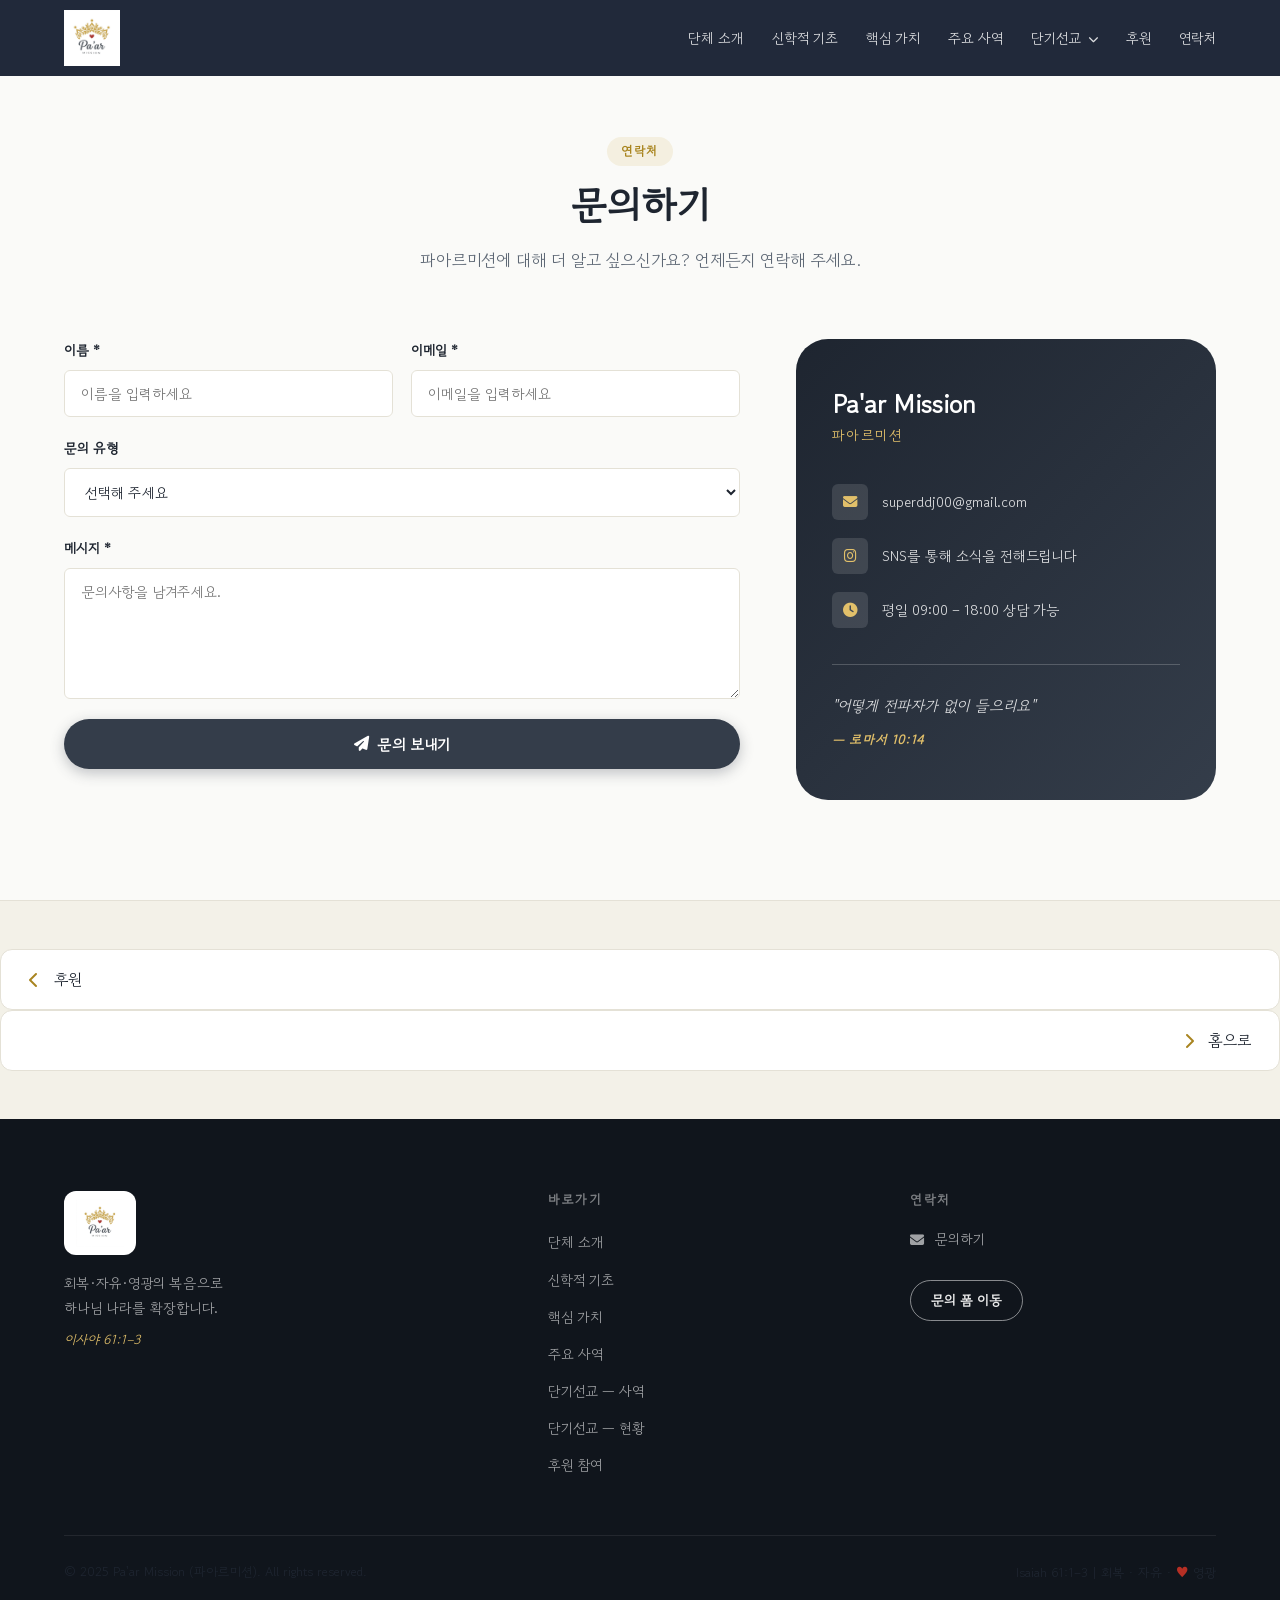
==== commit 8db7d3c8: "Add files via upload" ====
--- a/contact.html
+++ b/contact.html
@@ -34,7 +34,13 @@
           <li><a href="foundation.html">신학적 기초</a></li>
           <li><a href="values.html">핵심 가치</a></li>
           <li><a href="projects.html">주요 사역</a></li>
-          <li><a href="mission.html">단기선교</a></li>
+          <li class="nav-dropdown">
+            <a href="mission.html" class="nav-dropdown-toggle">단기선교 <i class="fa-solid fa-chevron-down nav-arrow"></i></a>
+            <ul class="nav-submenu">
+              <li><a href="mission.html">사역</a></li>
+              <li><a href="mission-status.html">현황</a></li>
+            </ul>
+          </li>
           <li><a href="support.html">후원</a></li>
           <li><a href="contact.html" class="active">연락처</a></li>
         </ul>
@@ -152,7 +158,8 @@
             <li><a href="foundation.html">신학적 기초</a></li>
             <li><a href="values.html">핵심 가치</a></li>
             <li><a href="projects.html">주요 사역</a></li>
-            <li><a href="mission.html">단기선교</a></li>
+            <li><a href="mission.html">단기선교 — 사역</a></li>
+            <li><a href="mission-status.html">단기선교 — 현황</a></li>
             <li><a href="support.html">후원 참여</a></li>
           </ul>
         </div>
--- a/css/style.css
+++ b/css/style.css
@@ -276,6 +276,172 @@
   transition: all var(--transition);
 }
 .navbar:not(.scrolled) .hamburger span { background: #fff; }
+
+/* ============================================================
+   NAVBAR — DROPDOWN  (단기선교 하위 메뉴)
+   ============================================================ */
+
+/* 드롭다운 부모 li */
+.nav-dropdown {
+  position: relative;
+}
+
+/* 드롭다운 토글 링크 — 화살표 아이콘 */
+.nav-arrow {
+  font-size: .65rem;
+  margin-left: 3px;
+  vertical-align: middle;
+  transition: transform var(--transition);
+  display: inline-block;
+}
+.nav-dropdown:hover .nav-arrow,
+.nav-dropdown.open  .nav-arrow {
+  transform: rotate(180deg);
+}
+
+/* 서브메뉴 */
+.nav-submenu {
+  position: absolute;
+  top: calc(100% + 14px);
+  left: 50%;
+  transform: translateX(-50%) translateY(-6px);
+  min-width: 130px;
+  background: rgba(15, 23, 42, 0.97);
+  border: 1px solid rgba(255,255,255,.12);
+  border-radius: var(--radius-md);
+  padding: 8px 0;
+  box-shadow: 0 8px 32px rgba(0,0,0,.35);
+  opacity: 0;
+  pointer-events: none;
+  transition: opacity .22s ease, transform .22s ease;
+  z-index: 200;
+  flex-direction: column !important;  /* ul 방향 덮어쓰기 */
+  gap: 0 !important;
+}
+/* 삼각형 화살표 */
+.nav-submenu::before {
+  content: '';
+  position: absolute;
+  top: -6px; left: 50%;
+  transform: translateX(-50%);
+  width: 12px; height: 6px;
+  background: rgba(15, 23, 42, 0.97);
+  clip-path: polygon(50% 0%, 0% 100%, 100% 100%);
+}
+
+/* PC: hover로 서브메뉴 표시 */
+.nav-dropdown:hover .nav-submenu {
+  opacity: 1;
+  pointer-events: all;
+  transform: translateX(-50%) translateY(0);
+}
+
+/* 모바일 open 클래스로도 표시 */
+.nav-dropdown.open .nav-submenu {
+  opacity: 1;
+  pointer-events: all;
+  transform: translateX(-50%) translateY(0);
+}
+
+.nav-submenu li {
+  list-style: none;
+}
+.nav-submenu li a {
+  display: block;
+  padding: 9px 22px;
+  font-size: .85rem;
+  font-weight: 500;
+  color: rgba(255,255,255,.78) !important;
+  white-space: nowrap;
+  transition: color var(--transition), background var(--transition);
+  border-radius: 0;
+  position: relative;
+}
+.nav-submenu li a::after { display: none !important; } /* 언더라인 제거 */
+.nav-submenu li a:hover {
+  color: var(--color-accent-light) !important;
+  background: rgba(255,255,255,.07);
+}
+.nav-submenu li a.active {
+  color: var(--color-accent-light) !important;
+  font-weight: 700;
+}
+
+/* ── 모바일: 드롭다운을 세로 확장형으로 ── */
+@media (max-width: 768px) {
+  .nav-submenu {
+    position: static;
+    transform: none;
+    opacity: 1;
+    pointer-events: all;
+    background: rgba(0,0,0,.08);
+    border: none;
+    border-radius: 0;
+    box-shadow: none;
+    padding: 0;
+    display: none;       /* 기본 숨김 */
+    min-width: 0;
+  }
+  .nav-submenu::before { display: none; }
+  .nav-dropdown.open .nav-submenu {
+    display: flex;
+    flex-direction: column;
+  }
+  .nav-submenu li a {
+    padding: 8px 0 8px 20px;
+    font-size: .93rem;
+    color: var(--color-text) !important;
+    border-left: 3px solid var(--color-accent);
+    margin-left: 8px;
+  }
+  .nav-submenu li a:hover { color: var(--color-accent-dark) !important; background: none; }
+  .nav-submenu li a.active { color: var(--color-accent-dark) !important; font-weight: 700; }
+}
+
+/* ============================================================
+   MISSION SUBNAV  (사역 ↔ 현황 탭 버튼)
+   ============================================================ */
+.mission-subnav {
+  display: flex;
+  gap: 10px;
+  margin-bottom: 40px;
+  justify-content: center;
+}
+.mission-subnav-btn {
+  display: inline-flex;
+  align-items: center;
+  gap: 7px;
+  padding: 10px 26px;
+  border-radius: 100px;
+  font-size: .9rem;
+  font-weight: 600;
+  color: var(--color-text-muted);
+  background: var(--color-white);
+  border: 1.5px solid var(--color-border);
+  text-decoration: none;
+  transition: all var(--transition);
+}
+.mission-subnav-btn:hover {
+  border-color: var(--color-accent);
+  color: var(--color-accent-dark);
+  transform: translateY(-2px);
+  box-shadow: var(--shadow-gold);
+}
+.mission-subnav-btn.active {
+  background: var(--color-primary);
+  color: #fff;
+  border-color: var(--color-primary);
+  box-shadow: 0 4px 14px rgba(52,61,74,.28);
+}
+.mission-subnav-btn.active:hover {
+  background: var(--color-primary-light);
+  color: #fff;
+  border-color: var(--color-primary-light);
+}
+@media (max-width: 480px) {
+  .mission-subnav { gap: 8px; }
+  .mission-subnav-btn { padding: 9px 18px; font-size: .84rem; }
+}
 
 /* ============================================================
    HERO
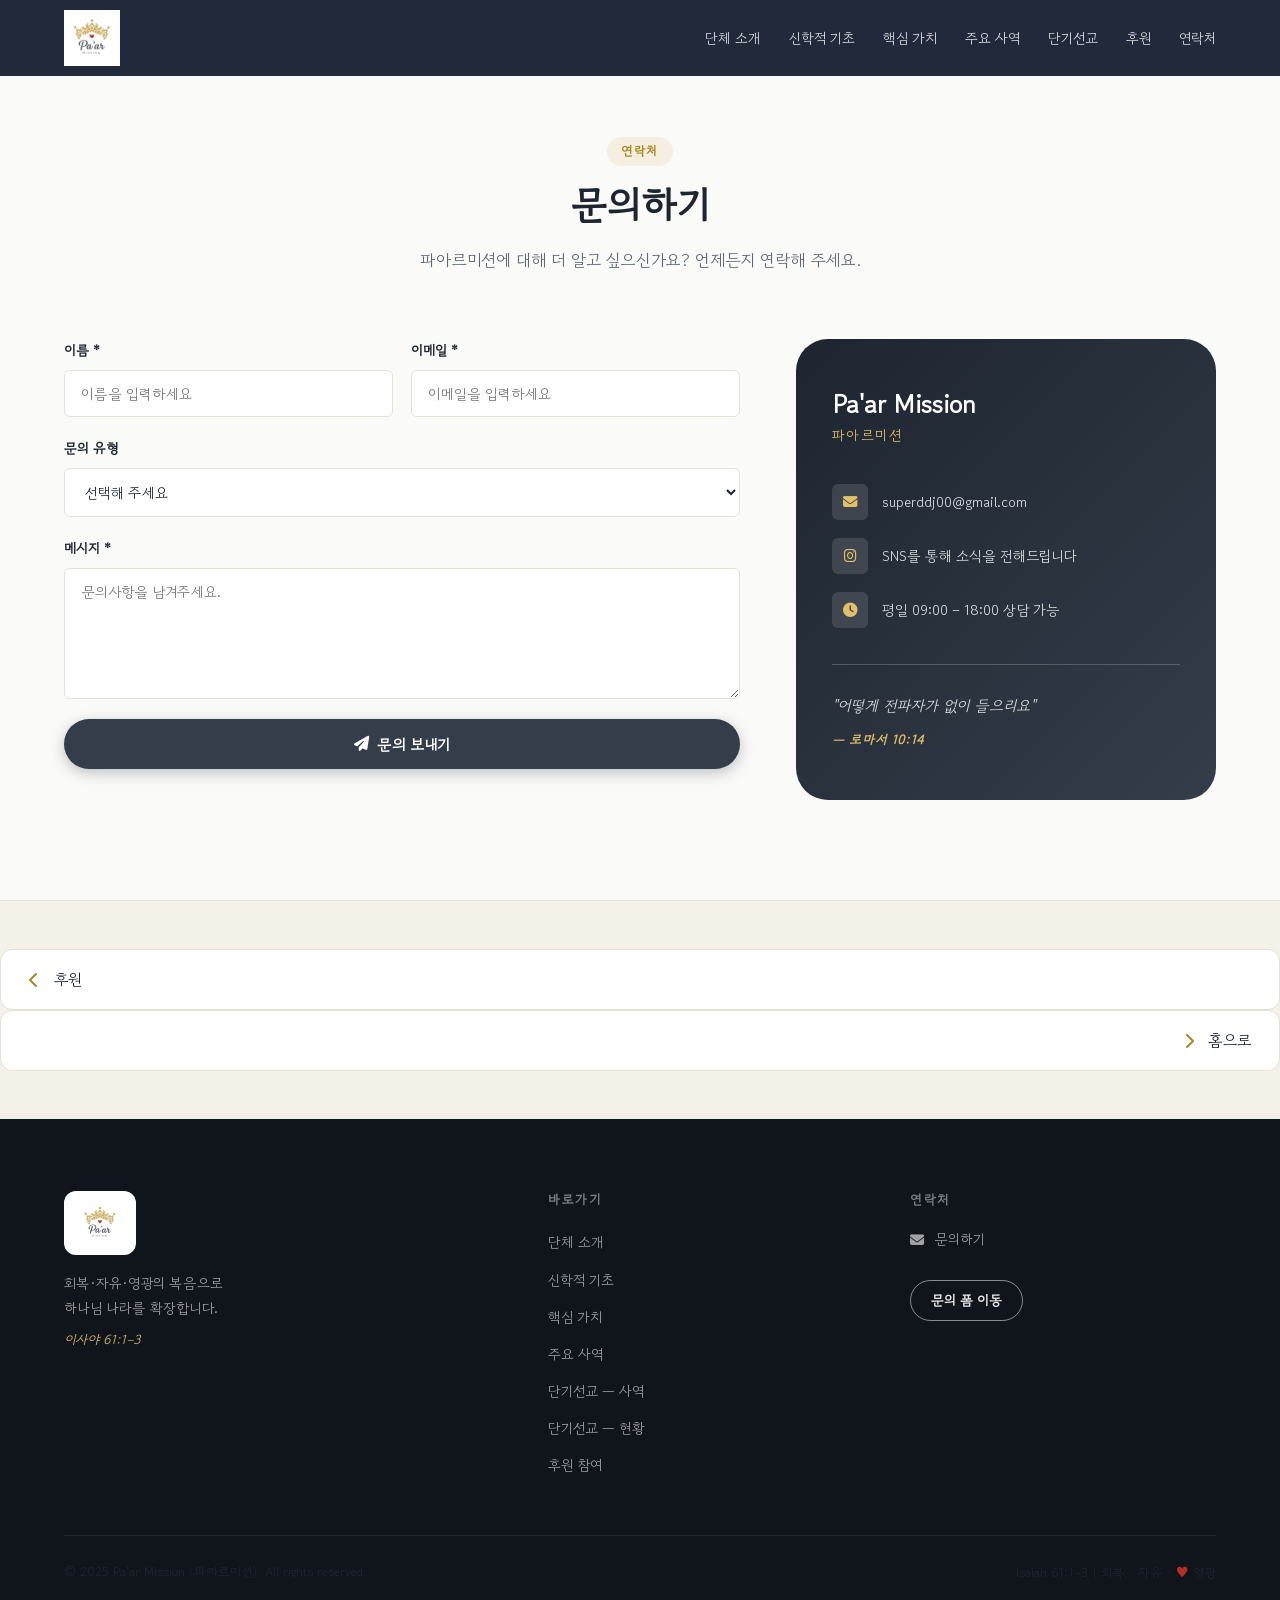
==== commit 5f87a826: "Add files via upload" ====
--- a/contact.html
+++ b/contact.html
@@ -34,13 +34,7 @@
           <li><a href="foundation.html">신학적 기초</a></li>
           <li><a href="values.html">핵심 가치</a></li>
           <li><a href="projects.html">주요 사역</a></li>
-          <li class="nav-dropdown">
-            <a href="mission.html" class="nav-dropdown-toggle">단기선교 <i class="fa-solid fa-chevron-down nav-arrow"></i></a>
-            <ul class="nav-submenu">
-              <li><a href="mission.html">사역</a></li>
-              <li><a href="mission-status.html">현황</a></li>
-            </ul>
-          </li>
+          <li><a href="mission.html">단기선교</a></li>
           <li><a href="support.html">후원</a></li>
           <li><a href="contact.html" class="active">연락처</a></li>
         </ul>
--- a/css/style.css
+++ b/css/style.css
@@ -278,154 +278,33 @@
 .navbar:not(.scrolled) .hamburger span { background: #fff; }
 
 /* ============================================================
-   NAVBAR — DROPDOWN  (단기선교 하위 메뉴)
-   ============================================================ */
-
-/* 드롭다운 부모 li */
-.nav-dropdown {
-  position: relative;
-}
-
-/* 드롭다운 토글 링크 — 화살표 아이콘 */
-.nav-arrow {
-  font-size: .65rem;
-  margin-left: 3px;
-  vertical-align: middle;
-  transition: transform var(--transition);
-  display: inline-block;
-}
-.nav-dropdown:hover .nav-arrow,
-.nav-dropdown.open  .nav-arrow {
-  transform: rotate(180deg);
-}
-
-/* 서브메뉴 */
-.nav-submenu {
-  position: absolute;
-  top: calc(100% + 14px);
-  left: 50%;
-  transform: translateX(-50%) translateY(-6px);
-  min-width: 130px;
-  background: rgba(15, 23, 42, 0.97);
-  border: 1px solid rgba(255,255,255,.12);
-  border-radius: var(--radius-md);
-  padding: 8px 0;
-  box-shadow: 0 8px 32px rgba(0,0,0,.35);
-  opacity: 0;
-  pointer-events: none;
-  transition: opacity .22s ease, transform .22s ease;
-  z-index: 200;
-  flex-direction: column !important;  /* ul 방향 덮어쓰기 */
-  gap: 0 !important;
-}
-/* 삼각형 화살표 */
-.nav-submenu::before {
-  content: '';
-  position: absolute;
-  top: -6px; left: 50%;
-  transform: translateX(-50%);
-  width: 12px; height: 6px;
-  background: rgba(15, 23, 42, 0.97);
-  clip-path: polygon(50% 0%, 0% 100%, 100% 100%);
-}
-
-/* PC: hover로 서브메뉴 표시 */
-.nav-dropdown:hover .nav-submenu {
-  opacity: 1;
-  pointer-events: all;
-  transform: translateX(-50%) translateY(0);
-}
-
-/* 모바일 open 클래스로도 표시 */
-.nav-dropdown.open .nav-submenu {
-  opacity: 1;
-  pointer-events: all;
-  transform: translateX(-50%) translateY(0);
-}
-
-.nav-submenu li {
-  list-style: none;
-}
-.nav-submenu li a {
-  display: block;
-  padding: 9px 22px;
-  font-size: .85rem;
-  font-weight: 500;
-  color: rgba(255,255,255,.78) !important;
-  white-space: nowrap;
-  transition: color var(--transition), background var(--transition);
-  border-radius: 0;
-  position: relative;
-}
-.nav-submenu li a::after { display: none !important; } /* 언더라인 제거 */
-.nav-submenu li a:hover {
-  color: var(--color-accent-light) !important;
-  background: rgba(255,255,255,.07);
-}
-.nav-submenu li a.active {
-  color: var(--color-accent-light) !important;
-  font-weight: 700;
-}
-
-/* ── 모바일: 드롭다운을 세로 확장형으로 ── */
-@media (max-width: 768px) {
-  .nav-submenu {
-    position: static;
-    transform: none;
-    opacity: 1;
-    pointer-events: all;
-    background: rgba(0,0,0,.08);
-    border: none;
-    border-radius: 0;
-    box-shadow: none;
-    padding: 0;
-    display: none;       /* 기본 숨김 */
-    min-width: 0;
-  }
-  .nav-submenu::before { display: none; }
-  .nav-dropdown.open .nav-submenu {
-    display: flex;
-    flex-direction: column;
-  }
-  .nav-submenu li a {
-    padding: 8px 0 8px 20px;
-    font-size: .93rem;
-    color: var(--color-text) !important;
-    border-left: 3px solid var(--color-accent);
-    margin-left: 8px;
-  }
-  .nav-submenu li a:hover { color: var(--color-accent-dark) !important; background: none; }
-  .nav-submenu li a.active { color: var(--color-accent-dark) !important; font-weight: 700; }
-}
-
-/* ============================================================
-   MISSION SUBNAV  (사역 ↔ 현황 탭 버튼)
+   MISSION SUBNAV  (사역 ↔ 현황 탭 — project-tabs 동일 스타일)
    ============================================================ */
 .mission-subnav {
   display: flex;
-  gap: 10px;
-  margin-bottom: 40px;
+  gap: 8px;
+  flex-wrap: wrap;
   justify-content: center;
+  margin: 0 auto 56px;   /* 위 0, 아래 56px — 배너와 충분히 분리 */
 }
 .mission-subnav-btn {
   display: inline-flex;
   align-items: center;
   gap: 7px;
-  padding: 10px 26px;
+  padding: 10px 22px;
   border-radius: 100px;
-  font-size: .9rem;
+  font-size: .88rem;
   font-weight: 600;
   color: var(--color-text-muted);
   background: var(--color-white);
   border: 1.5px solid var(--color-border);
   text-decoration: none;
   transition: all var(--transition);
+  white-space: nowrap;
 }
 .mission-subnav-btn:hover {
   border-color: var(--color-accent);
   color: var(--color-accent-dark);
-  transform: translateY(-2px);
-  box-shadow: var(--shadow-gold);
 }
 .mission-subnav-btn.active {
   background: var(--color-primary);
@@ -435,12 +314,12 @@
 }
 .mission-subnav-btn.active:hover {
   background: var(--color-primary-light);
-  color: #fff;
   border-color: var(--color-primary-light);
+  color: #fff;
 }
 @media (max-width: 480px) {
-  .mission-subnav { gap: 8px; }
-  .mission-subnav-btn { padding: 9px 18px; font-size: .84rem; }
+  .mission-subnav { gap: 6px; margin-bottom: 40px; }
+  .mission-subnav-btn { padding: 8px 14px; font-size: .82rem; }
 }
 
 /* ============================================================
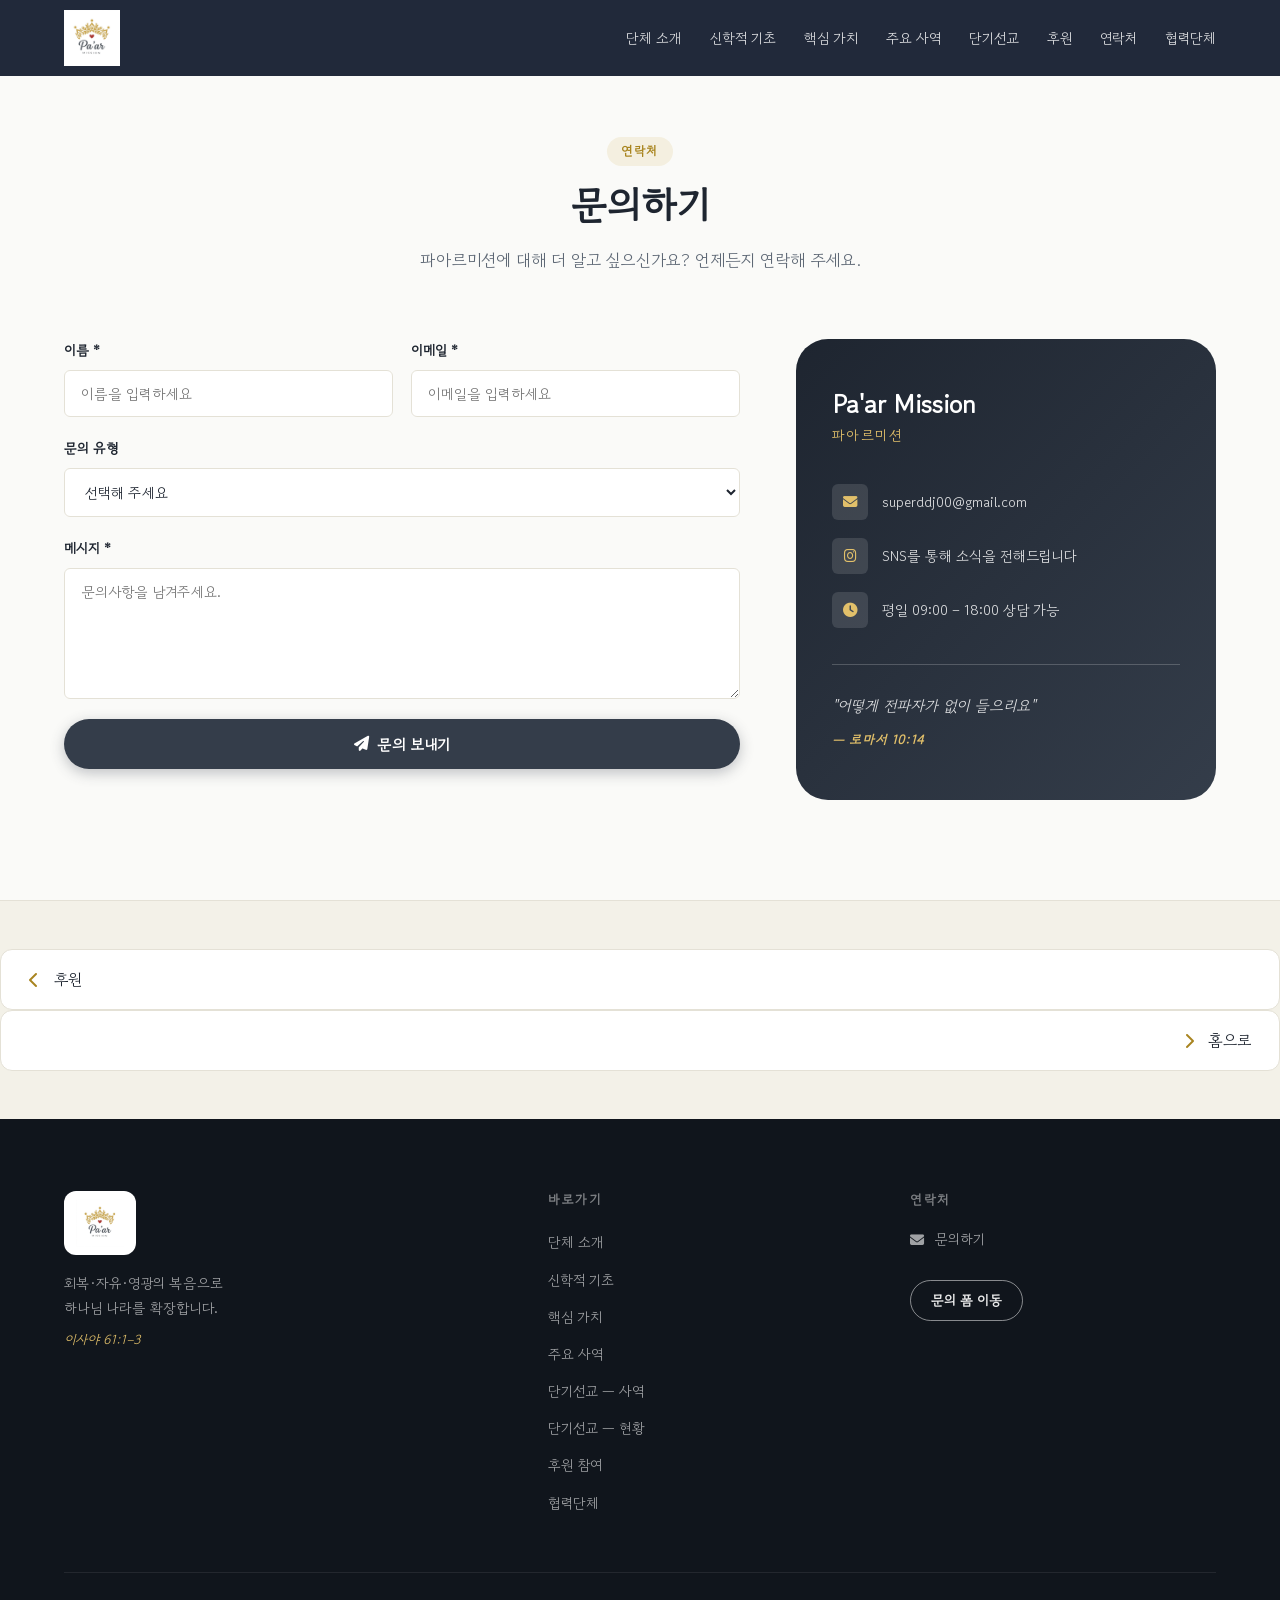
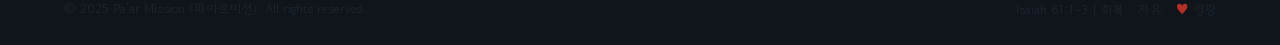
==== commit c7c19bd1: "Add files via upload" ====
--- a/contact.html
+++ b/contact.html
@@ -37,6 +37,7 @@
           <li><a href="mission.html">단기선교</a></li>
           <li><a href="support.html">후원</a></li>
           <li><a href="contact.html" class="active">연락처</a></li>
+          <li><a href="partners.html">협력단체</a></li>
         </ul>
       </nav>
     </div>
@@ -155,6 +156,7 @@
             <li><a href="mission.html">단기선교 — 사역</a></li>
             <li><a href="mission-status.html">단기선교 — 현황</a></li>
             <li><a href="support.html">후원 참여</a></li>
+            <li><a href="partners.html">협력단체</a></li>
           </ul>
         </div>
         <div class="footer-contact">
--- a/css/style.css
+++ b/css/style.css
@@ -2680,3 +2680,305 @@
 .letter-section .letter-section-header + .letter-grid {
   margin-bottom: 0;
 }
+
+/* ============================================================
+   PARTNERS — 협력단체 페이지 (partners.html)
+   ============================================================ */
+
+/* 페이지 히어로 (다크 배경) */
+.page-hero {
+  min-height: 320px;
+  background: linear-gradient(135deg, #10151C 0%, #1E2530 60%, #2C3440 100%);
+  display: flex;
+  align-items: flex-end;
+  padding-bottom: 56px;
+  padding-top: calc(var(--nav-height) + 48px);
+  position: relative;
+  overflow: hidden;
+}
+.page-hero::before {
+  content: '';
+  position: absolute; inset: 0;
+  background: radial-gradient(ellipse at 70% 50%, rgba(207,167,66,.12) 0%, transparent 60%);
+  pointer-events: none;
+}
+.page-hero-inner {
+  position: relative; z-index: 1;
+  display: flex;
+  flex-direction: column;
+  align-items: flex-start;
+  gap: 12px;
+}
+.page-hero-tag {
+  display: inline-flex;
+  align-items: center;
+  gap: 8px;
+  font-size: .75rem;
+  font-weight: 700;
+  letter-spacing: .15em;
+  text-transform: uppercase;
+  color: var(--color-accent-light);
+  background: rgba(207,167,66,.15);
+  border: 1px solid rgba(207,167,66,.3);
+  padding: 5px 16px;
+  border-radius: 100px;
+}
+.page-hero-title {
+  font-size: clamp(2rem, 4.5vw, 3rem);
+  font-family: var(--font-serif);
+  color: #fff;
+  line-height: 1.2;
+  margin: 0;
+}
+.page-hero-desc {
+  font-size: .97rem;
+  color: rgba(255,255,255,.6);
+  line-height: 1.75;
+  max-width: 600px;
+  margin: 0;
+}
+
+/* 파트너 섹션 구분선 */
+.partners-section {
+  background: var(--color-bg);
+  padding: 80px 0;
+}
+.partners-section:nth-child(even) {
+  background: var(--color-bg-alt);
+}
+
+/* 파트너 그리드 */
+.partners-grid {
+  display: grid;
+  grid-template-columns: repeat(auto-fill, minmax(280px, 1fr));
+  gap: 24px;
+}
+.partners-grid--2 {
+  grid-template-columns: repeat(auto-fill, minmax(320px, 1fr));
+}
+
+/* ── 기본 파트너 카드 ─────────────────────────────────────── */
+.partner-card {
+  background: var(--color-white);
+  border-radius: var(--radius-md);
+  border: 1.5px solid var(--color-border);
+  overflow: hidden;
+  display: flex;
+  flex-direction: column;
+  transition: box-shadow var(--transition), transform var(--transition), border-color var(--transition);
+}
+.partner-card:hover {
+  box-shadow: var(--shadow-md);
+  transform: translateY(-3px);
+  border-color: rgba(207,167,66,.4);
+}
+
+/* 스켈레톤 카드 */
+.partner-card--skeleton {
+  pointer-events: none;
+}
+.skeleton-box {
+  background: linear-gradient(90deg, #e8e4d8 25%, #f3f0e6 50%, #e8e4d8 75%);
+  background-size: 200% 100%;
+  animation: skeleton-shimmer 1.4s infinite;
+  border-radius: var(--radius-sm);
+}
+.skeleton-line {
+  height: 14px;
+  border-radius: 6px;
+  background: linear-gradient(90deg, #e8e4d8 25%, #f3f0e6 50%, #e8e4d8 75%);
+  background-size: 200% 100%;
+  animation: skeleton-shimmer 1.4s infinite;
+}
+.skeleton-line.short { height: 10px; }
+@keyframes skeleton-shimmer {
+  0%   { background-position: 200% 0; }
+  100% { background-position: -200% 0; }
+}
+
+/* 로고 영역 */
+.partner-card-logo {
+  width: 100%;
+  height: 110px;
+  background: var(--color-bg-alt);
+  display: flex;
+  align-items: center;
+  justify-content: center;
+  overflow: hidden;
+  flex-shrink: 0;
+}
+.partner-card-logo img {
+  max-height: 80px;
+  max-width: 85%;
+  object-fit: contain;
+  display: block;
+}
+/* 스켈레톤용 로고 박스 */
+.partner-card--skeleton .partner-card-logo {
+  height: 110px;
+}
+
+/* 사진 영역 (선교사 카드용) */
+.partner-card-photo {
+  width: 100%;
+  height: 200px;
+  overflow: hidden;
+  flex-shrink: 0;
+  background: var(--color-bg-alt);
+  display: flex;
+  align-items: center;
+  justify-content: center;
+}
+.partner-card-photo img {
+  width: 100%;
+  height: 100%;
+  object-fit: cover;
+  display: block;
+  transition: transform var(--transition);
+}
+.partner-card:hover .partner-card-photo img {
+  transform: scale(1.04);
+}
+
+/* 로고/아이콘 플레이스홀더 */
+.partner-logo-placeholder {
+  width: 64px; height: 64px;
+  background: rgba(207,167,66,.12);
+  border-radius: var(--radius-md);
+  display: flex;
+  align-items: center;
+  justify-content: center;
+  font-size: 1.6rem;
+  color: var(--color-accent-dark);
+}
+.partner-logo-placeholder--person {
+  width: 80px; height: 80px;
+  border-radius: 50%;
+  font-size: 2rem;
+  background: rgba(94,104,117,.1);
+  color: var(--color-text-muted);
+}
+
+/* 카드 바디 */
+.partner-card-body {
+  padding: 20px 22px 22px;
+  display: flex;
+  flex-direction: column;
+  gap: 8px;
+  flex: 1;
+}
+
+/* 이름 */
+.partner-name {
+  font-size: 1.05rem;
+  font-weight: 600;
+  color: var(--color-primary-dark);
+  font-family: var(--font-serif);
+  line-height: 1.35;
+  margin: 0;
+}
+
+/* 유형 태그 */
+.partner-type-tag {
+  display: inline-flex;
+  align-items: center;
+  font-size: .72rem;
+  font-weight: 700;
+  letter-spacing: .08em;
+  text-transform: uppercase;
+  color: var(--color-accent-dark);
+  background: rgba(207,167,66,.14);
+  border: 1px solid rgba(207,167,66,.25);
+  padding: 3px 10px;
+  border-radius: 100px;
+  align-self: flex-start;
+}
+.partner-type-tag--company {
+  color: var(--color-primary);
+  background: rgba(52,61,74,.08);
+  border-color: rgba(52,61,74,.2);
+}
+
+/* 지역 / 사역지 */
+.partner-region,
+.partner-org {
+  display: flex;
+  align-items: center;
+  gap: 6px;
+  font-size: .84rem;
+  color: var(--color-text-muted);
+}
+.partner-region i,
+.partner-org i {
+  font-size: .8rem;
+  color: var(--color-accent-dark);
+  flex-shrink: 0;
+}
+
+/* 설명 */
+.partner-desc {
+  font-size: .86rem;
+  color: var(--color-text-muted);
+  line-height: 1.7;
+  display: -webkit-box;
+  -webkit-line-clamp: 3;
+  -webkit-box-orient: vertical;
+  overflow: hidden;
+  margin: 0;
+}
+
+/* 링크 버튼 */
+.partner-link {
+  display: inline-flex;
+  align-items: center;
+  gap: 6px;
+  font-size: .82rem;
+  font-weight: 600;
+  color: var(--color-accent-dark);
+  margin-top: auto;
+  padding-top: 8px;
+  transition: color var(--transition), gap var(--transition);
+}
+.partner-link:hover {
+  color: var(--color-accent);
+  gap: 9px;
+}
+.partner-link i { font-size: .75rem; }
+
+/* 빈 상태 / 에러 */
+.partner-empty {
+  grid-column: 1 / -1;
+  display: flex;
+  flex-direction: column;
+  align-items: center;
+  justify-content: center;
+  gap: 16px;
+  padding: 64px 24px;
+  color: var(--color-text-muted);
+  font-size: .95rem;
+  text-align: center;
+}
+.partner-empty i {
+  font-size: 2.2rem;
+  color: var(--color-accent-light);
+  opacity: .6;
+}
+
+/* 선교사 카드 — person 레이아웃 */
+.partner-card--person .partner-card-body {
+  padding-top: 18px;
+}
+
+/* ── 반응형 ─────────────────────────────────────────────── */
+@media (max-width: 768px) {
+  .page-hero { min-height: 260px; padding-bottom: 40px; }
+  .page-hero-title { font-size: clamp(1.6rem, 5vw, 2.2rem); }
+  .partners-section { padding: 56px 0; }
+  .partners-grid { grid-template-columns: 1fr 1fr; gap: 16px; }
+  .partners-grid--2 { grid-template-columns: 1fr; }
+}
+@media (max-width: 480px) {
+  .partners-grid { grid-template-columns: 1fr; }
+  .partner-card-logo { height: 90px; }
+  .partner-card-photo { height: 180px; }
+}
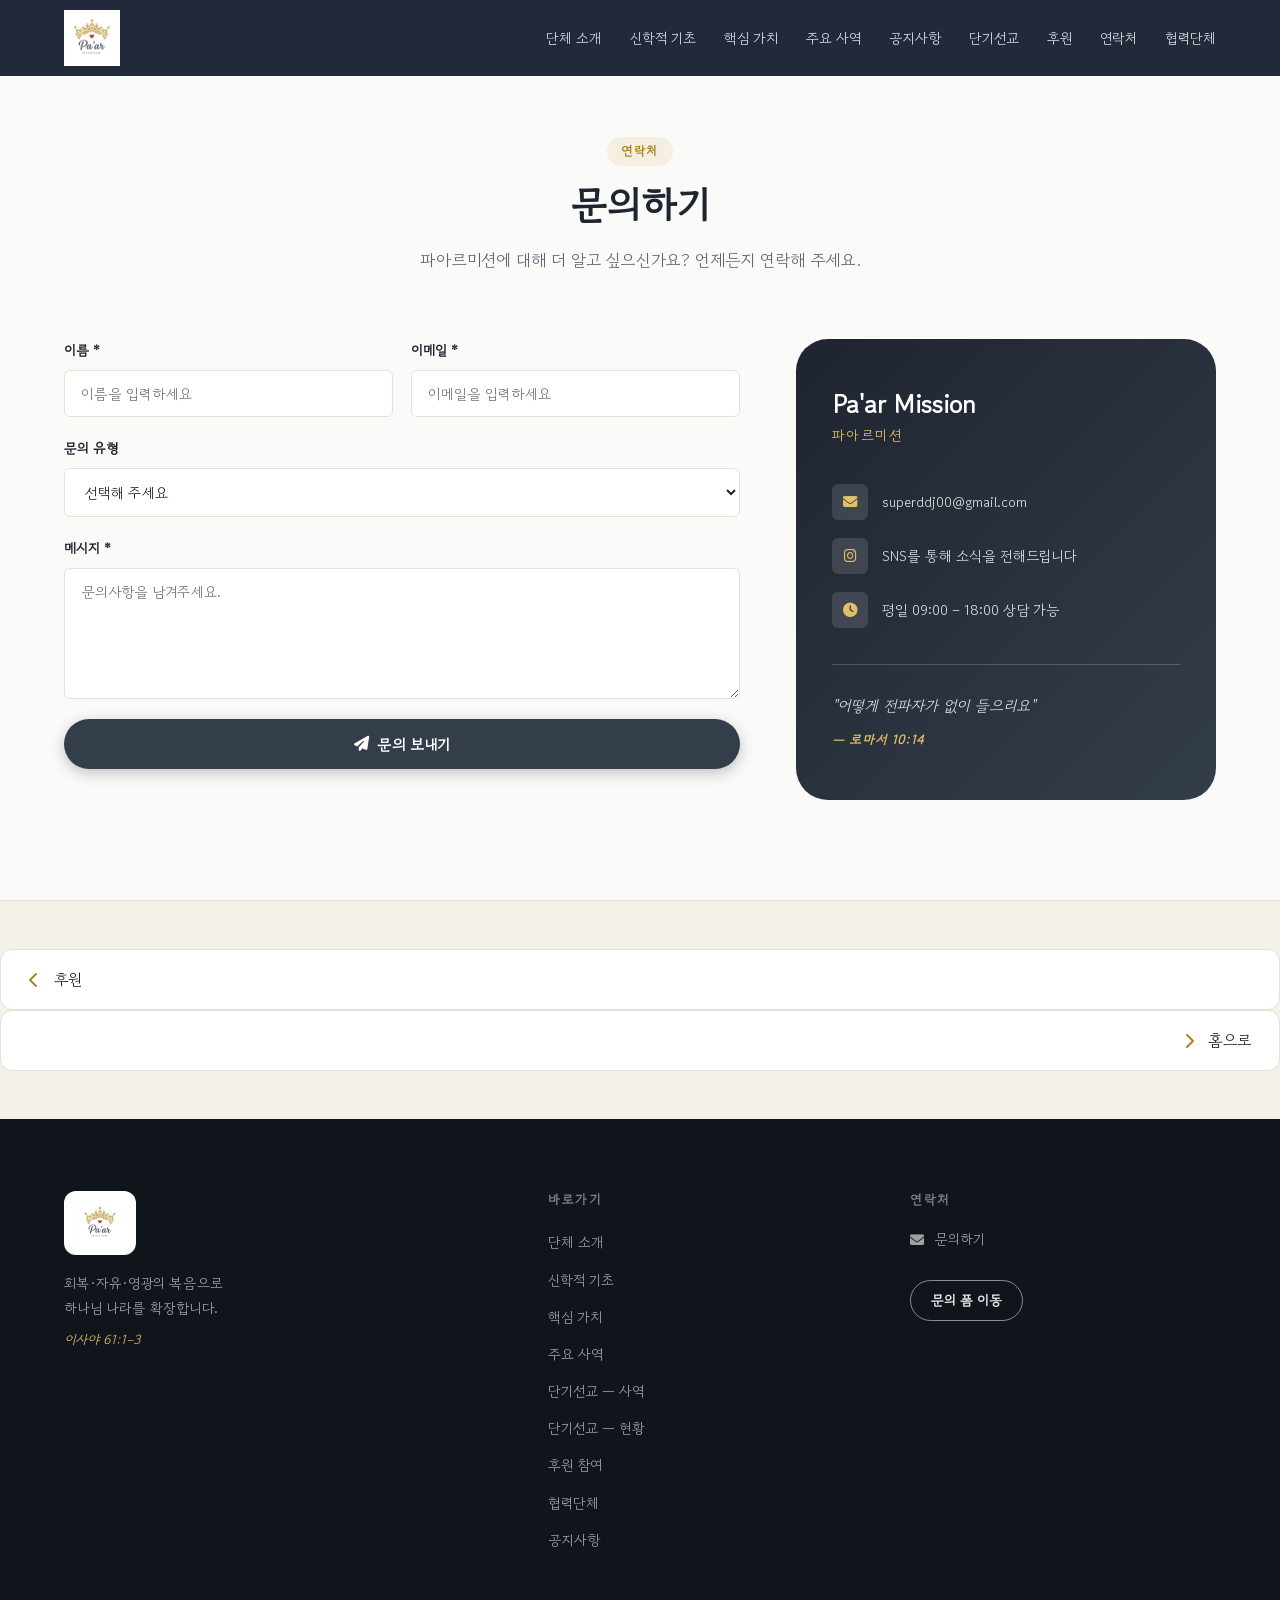
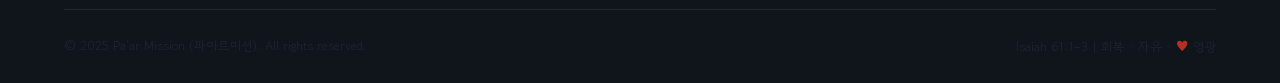
==== commit be601ffd: "Add files via upload" ====
--- a/contact.html
+++ b/contact.html
@@ -34,6 +34,7 @@
           <li><a href="foundation.html">신학적 기초</a></li>
           <li><a href="values.html">핵심 가치</a></li>
           <li><a href="projects.html">주요 사역</a></li>
+          <li><a href="notice.html" class="nav-notice-link">공지사항</a></li>
           <li><a href="mission.html">단기선교</a></li>
           <li><a href="support.html">후원</a></li>
           <li><a href="contact.html" class="active">연락처</a></li>
@@ -157,6 +158,7 @@
             <li><a href="mission-status.html">단기선교 — 현황</a></li>
             <li><a href="support.html">후원 참여</a></li>
             <li><a href="partners.html">협력단체</a></li>
+            <li><a href="notice.html">공지사항</a></li>
           </ul>
         </div>
         <div class="footer-contact">
--- a/css/style.css
+++ b/css/style.css
@@ -1671,7 +1671,7 @@
 /* 반응형 */
 @media (max-width: 900px) {
   .danggil-header { grid-template-columns: 1fr; }
-  .danggil-logo-wrap { max-width: 180px; }
+  .danggil-logo-wrap { max-width: 180px; margin: 0 auto; }
   .danggil-cards { grid-template-columns: 1fr; gap: 14px; }
   .danggil-footer-row { grid-template-columns: 1fr; text-align: center; }
   .danggil-meaning h4 { justify-content: center; }
@@ -2114,14 +2114,19 @@
   display: flex;
   align-items: center;
   justify-content: center;
-  overflow: auto;
+  overflow: hidden;
   max-height: 65vh;
+  touch-action: none;
+  cursor: grab;
 }
 .letter-modal-img-wrap img {
   max-width: 100%;
   max-height: 65vh;
   object-fit: contain;
   display: block;
+  user-select: none;
+  -webkit-user-drag: none;
+  will-change: transform;
 }
 .letter-nav {
   position: absolute;
@@ -2706,7 +2711,8 @@
   position: relative; z-index: 1;
   display: flex;
   flex-direction: column;
-  align-items: flex-start;
+  align-items: center;
+  text-align: center;
   gap: 12px;
 }
 .page-hero-tag {
@@ -2749,12 +2755,26 @@
 
 /* 파트너 그리드 */
 .partners-grid {
-  display: grid;
-  grid-template-columns: repeat(auto-fill, minmax(280px, 1fr));
+  display: flex;
+  flex-wrap: wrap;
   gap: 24px;
+  justify-content: center;
 }
 .partners-grid--2 {
-  grid-template-columns: repeat(auto-fill, minmax(320px, 1fr));
+  display: flex;
+  flex-wrap: wrap;
+  gap: 24px;
+  justify-content: center;
+}
+/* 카드 너비 고정 */
+.partners-grid .partner-card,
+.partners-grid--2 .partner-card {
+  width: 280px;
+  flex: 0 0 280px;
+}
+.partners-grid--2 .partner-card {
+  width: 340px;
+  flex: 0 0 340px;
 }
 
 /* ── 기본 파트너 카드 ─────────────────────────────────────── */
@@ -2816,6 +2836,88 @@
 /* 스켈레톤용 로고 박스 */
 .partner-card--skeleton .partner-card-logo {
   height: 110px;
+}
+
+/* ── 썸네일 영역 (클릭 가능 — 모달 연동) ─────────────────── */
+.partner-card-thumb {
+  width: 100%;
+  height: 160px;
+  background: var(--color-bg-alt);
+  display: flex;
+  align-items: center;
+  justify-content: center;
+  overflow: hidden;
+  flex-shrink: 0;
+  position: relative;
+  cursor: pointer;
+}
+.partner-card-thumb--img img {
+  width: 100%;
+  height: 100%;
+  object-fit: cover;
+  display: block;
+  transition: transform .4s ease;
+}
+.partner-card:hover .partner-card-thumb--img img {
+  transform: scale(1.05);
+}
+
+/* 호버 오버레이 (돋보기 + 텍스트) */
+.partner-card-overlay {
+  position: absolute;
+  inset: 0;
+  background: rgba(30, 37, 48, 0.55);
+  display: flex;
+  flex-direction: column;
+  align-items: center;
+  justify-content: center;
+  gap: 8px;
+  color: #fff;
+  font-size: .85rem;
+  font-weight: 600;
+  letter-spacing: .04em;
+  opacity: 0;
+  transition: opacity .3s ease;
+  pointer-events: none;
+}
+.partner-card-overlay i {
+  font-size: 1.5rem;
+  color: var(--color-accent-light);
+}
+.partner-card:hover .partner-card-overlay {
+  opacity: 1;
+}
+
+/* ── 카드 하단 액션 영역 ──────────────────────────────────── */
+.partner-card-actions {
+  display: flex;
+  align-items: center;
+  gap: 10px;
+  margin-top: auto;
+  padding-top: 4px;
+  flex-wrap: wrap;
+}
+
+/* ── Notion 보기 버튼 ────────────────────────────────────── */
+.partner-view-btn {
+  display: inline-flex;
+  align-items: center;
+  gap: 7px;
+  padding: 7px 14px;
+  border-radius: var(--radius-sm);
+  background: rgba(207,167,66,.12);
+  color: var(--color-accent-dark);
+  font-size: .82rem;
+  font-weight: 600;
+  font-family: var(--font-sans);
+  border: 1px solid rgba(207,167,66,.25);
+  transition: background var(--transition), color var(--transition), border-color var(--transition);
+  text-decoration: none;
+}
+.partner-view-btn:hover {
+  background: var(--color-accent);
+  color: #fff;
+  border-color: var(--color-accent);
 }
 
 /* 사진 영역 (선교사 카드용) */
@@ -2898,6 +3000,11 @@
   background: rgba(52,61,74,.08);
   border-color: rgba(52,61,74,.2);
 }
+.partner-type-tag--missionary {
+  color: #2563a8;
+  background: rgba(37,99,168,.1);
+  border-color: rgba(37,99,168,.25);
+}
 
 /* 지역 / 사역지 */
 .partner-region,
@@ -2969,6 +3076,169 @@
   padding-top: 18px;
 }
 
+/* ══════════════════════════════════════════════════════════
+   신앙고백서 섹션
+   ══════════════════════════════════════════════════════════ */
+.confession-section {
+  background: linear-gradient(180deg, #f9f7f4 0%, #fff 100%);
+  padding: 80px 0 100px;
+}
+.confession-header {
+  text-align: center;
+  margin-bottom: 56px;
+}
+.confession-header .section-tag {
+  display: inline-block;
+  background: rgba(139,107,74,.1);
+  color: var(--color-accent);
+  font-size: .78rem;
+  font-weight: 600;
+  letter-spacing: .12em;
+  text-transform: uppercase;
+  padding: 5px 14px;
+  border-radius: 20px;
+  margin-bottom: 16px;
+}
+.confession-header h2 {
+  font-family: 'Playfair Display', 'Gowun Dodum', serif;
+  font-size: clamp(1.6rem, 3vw, 2.2rem);
+  color: var(--color-dark);
+  margin-bottom: 12px;
+}
+.confession-header p {
+  color: var(--color-text-muted);
+  font-size: .95rem;
+  line-height: 1.7;
+}
+
+/* 가로 스크롤 진행 표시줄 */
+.confession-progress {
+  display: flex;
+  justify-content: center;
+  gap: 6px;
+  margin-bottom: 40px;
+  flex-wrap: wrap;
+}
+.confession-progress-dot {
+  width: 8px; height: 8px;
+  border-radius: 50%;
+  background: rgba(139,107,74,.2);
+  cursor: pointer;
+  transition: background .3s, transform .2s;
+}
+.confession-progress-dot.active {
+  background: var(--color-accent);
+  transform: scale(1.3);
+}
+
+/* 조항 카드 그리드 */
+.confession-grid {
+  display: grid;
+  grid-template-columns: repeat(auto-fill, minmax(320px, 1fr));
+  gap: 24px;
+}
+.confession-card {
+  background: #fff;
+  border-radius: 16px;
+  border: 1px solid rgba(139,107,74,.12);
+  padding: 32px 28px;
+  position: relative;
+  overflow: hidden;
+  transition: transform .25s, box-shadow .25s;
+}
+.confession-card::before {
+  content: '';
+  position: absolute;
+  top: 0; left: 0;
+  width: 4px; height: 100%;
+  background: var(--color-accent);
+  opacity: .5;
+  border-radius: 4px 0 0 4px;
+}
+.confession-card:hover {
+  transform: translateY(-4px);
+  box-shadow: 0 12px 36px rgba(139,107,74,.13);
+}
+.confession-card-num {
+  font-family: 'Playfair Display', serif;
+  font-size: .78rem;
+  font-weight: 700;
+  letter-spacing: .15em;
+  color: var(--color-accent);
+  text-transform: uppercase;
+  margin-bottom: 10px;
+  display: flex;
+  align-items: center;
+  gap: 8px;
+}
+.confession-card-num::after {
+  content: '';
+  flex: 1;
+  height: 1px;
+  background: rgba(139,107,74,.15);
+}
+.confession-card-title {
+  font-size: 1.05rem;
+  font-weight: 700;
+  color: var(--color-dark);
+  margin-bottom: 14px;
+  font-family: 'Gowun Dodum', sans-serif;
+}
+.confession-card-body {
+  font-size: .88rem;
+  line-height: 1.85;
+  color: var(--color-text-muted);
+  white-space: pre-line;
+}
+.confession-card-body strong {
+  color: var(--color-dark);
+  font-weight: 600;
+}
+
+/* 마지막 조항 — 선언 강조 카드 */
+.confession-card--declaration {
+  grid-column: 1 / -1;
+  background: linear-gradient(135deg, var(--color-dark) 0%, #2a1f14 100%);
+  border-color: transparent;
+  display: flex;
+  align-items: center;
+  justify-content: center;
+  padding: 40px;
+}
+.confession-card--declaration::before {
+  display: none;
+}
+.confession-card--declaration .confession-card-num {
+  justify-content: center;
+  color: rgba(255,255,255,.5);
+}
+.confession-card--declaration .confession-card-num::after,
+.confession-card--declaration .confession-card-num::before {
+  content: '';
+  flex: 1;
+  height: 1px;
+  background: rgba(255,255,255,.15);
+}
+.confession-card--declaration .confession-card-title {
+  color: #fff;
+  font-size: 1.2rem;
+  margin-bottom: 20px;
+}
+.confession-card--declaration .confession-card-body {
+  color: rgba(255,255,255,.75);
+  font-size: .92rem;
+  max-width: 680px;
+  margin: 0 auto 24px;
+}
+.confession-soli {
+  display: inline-block;
+  font-family: 'Playfair Display', serif;
+  font-style: italic;
+  font-size: 1.3rem;
+  color: var(--color-accent-light);
+  letter-spacing: .05em;
+}
+
 /* ── 반응형 ─────────────────────────────────────────────── */
 @media (max-width: 768px) {
   .page-hero { min-height: 260px; padding-bottom: 40px; }
@@ -2982,3 +3252,449 @@
   .partner-card-logo { height: 90px; }
   .partner-card-photo { height: 180px; }
 }
+
+/* ============================================================
+   NOTICE — 공지사항 게시판 (notice.html)
+   ============================================================ */
+
+/* Hero */
+.notice-hero::before {
+  background-image:
+    radial-gradient(circle at 10% 70%, rgba(207,167,66,.2) 0%, transparent 50%),
+    radial-gradient(circle at 90% 20%, rgba(182,47,36,.12) 0%, transparent 50%);
+}
+
+/* 섹션 */
+.notice-section { background: var(--color-bg); }
+
+/* 필터 탭 바 */
+.notice-filter-bar {
+  display: flex;
+  gap: 10px;
+  margin-bottom: 40px;
+  flex-wrap: wrap;
+}
+.notice-filter-btn {
+  display: inline-flex;
+  align-items: center;
+  gap: 7px;
+  padding: 9px 20px;
+  border-radius: 100px;
+  font-size: .87rem;
+  font-weight: 600;
+  font-family: var(--font-sans);
+  border: 1.5px solid var(--color-border);
+  background: var(--color-white);
+  color: var(--color-text-muted);
+  transition: all var(--transition);
+  cursor: pointer;
+}
+.notice-filter-btn:hover {
+  border-color: var(--color-accent);
+  color: var(--color-accent-dark);
+  background: rgba(207,167,66,.06);
+}
+.notice-filter-btn.active {
+  background: var(--color-primary);
+  border-color: var(--color-primary);
+  color: #fff;
+}
+.notice-filter-btn.active i { color: var(--color-accent-light); }
+
+/* 공지 목록 */
+.notice-list {
+  display: flex;
+  flex-direction: column;
+  gap: 20px;
+}
+
+/* 공지 카드 */
+.notice-card {
+  background: var(--color-white);
+  border: 1.5px solid var(--color-border);
+  border-radius: var(--radius-lg);
+  padding: 28px 32px;
+  transition: box-shadow var(--transition), border-color var(--transition), transform var(--transition);
+}
+.notice-card:hover {
+  box-shadow: var(--shadow-md);
+  border-color: rgba(207,167,66,.35);
+  transform: translateY(-2px);
+}
+.notice-card--important {
+  border-left: 4px solid var(--color-heart);
+  background: linear-gradient(to right, rgba(182,47,36,.03) 0%, var(--color-white) 40%);
+}
+.notice-card--important:hover {
+  border-color: var(--color-heart);
+  box-shadow: 0 4px 24px rgba(182,47,36,.12);
+}
+
+/* 카드 헤더 (태그 + 날짜) */
+.notice-card-head {
+  display: flex;
+  align-items: center;
+  justify-content: space-between;
+  gap: 12px;
+  margin-bottom: 12px;
+  flex-wrap: wrap;
+}
+.notice-tag {
+  display: inline-flex;
+  align-items: center;
+  gap: 5px;
+  font-size: .73rem;
+  font-weight: 700;
+  letter-spacing: .08em;
+  text-transform: uppercase;
+  padding: 4px 12px;
+  border-radius: 100px;
+}
+.notice-tag--important {
+  background: rgba(182,47,36,.12);
+  color: var(--color-heart);
+  border: 1px solid rgba(182,47,36,.2);
+}
+.notice-tag--normal {
+  background: rgba(207,167,66,.12);
+  color: var(--color-accent-dark);
+  border: 1px solid rgba(207,167,66,.25);
+}
+.notice-date {
+  font-size: .8rem;
+  color: var(--color-text-muted);
+  letter-spacing: .02em;
+}
+
+/* 제목 */
+.notice-card-title {
+  font-size: 1.1rem;
+  font-weight: 700;
+  color: var(--color-primary-dark);
+  font-family: var(--font-serif);
+  margin-bottom: 8px;
+  line-height: 1.4;
+}
+.notice-card--important .notice-card-title {
+  color: var(--color-heart);
+}
+
+/* 내용 미리보기 */
+.notice-card-content {
+  font-size: .9rem;
+  color: var(--color-text-muted);
+  line-height: 1.75;
+  margin-bottom: 16px;
+  display: -webkit-box;
+  -webkit-line-clamp: 3;
+  -webkit-box-orient: vertical;
+  overflow: hidden;
+}
+
+/* 자세히 보기 토글 버튼 */
+.notice-toggle {
+  display: inline-flex;
+  align-items: center;
+  gap: 6px;
+  font-size: .83rem;
+  font-weight: 600;
+  color: var(--color-accent-dark);
+  font-family: var(--font-sans);
+  padding: 0;
+  background: none;
+  border: none;
+  cursor: pointer;
+  transition: color var(--transition), gap var(--transition);
+}
+.notice-toggle:hover { color: var(--color-accent); gap: 8px; }
+.notice-toggle i {
+  font-size: .75rem;
+  transition: transform .25s ease;
+}
+
+/* 상세 콘텐츠 영역 (이미지) */
+.notice-detail {
+  margin-top: 20px;
+  padding-top: 20px;
+  border-top: 1px solid var(--color-border);
+}
+.notice-detail-loading {
+  display: flex;
+  align-items: center;
+  gap: 8px;
+  font-size: .88rem;
+  color: var(--color-text-muted);
+}
+.notice-detail-empty {
+  font-size: .88rem;
+  color: var(--color-text-muted);
+  text-align: center;
+  padding: 20px 0;
+}
+
+/* 공지 이미지 */
+.notice-img-figure {
+  margin-bottom: 16px;
+  border-radius: var(--radius-md);
+  overflow: hidden;
+}
+.notice-img-figure img {
+  width: 100%;
+  height: auto;
+  display: block;
+  border-radius: var(--radius-md);
+}
+.notice-img-figure figcaption {
+  font-size: .8rem;
+  color: var(--color-text-muted);
+  text-align: center;
+  padding: 8px 0 0;
+}
+
+/* 빈 상태 */
+.notice-empty {
+  display: flex;
+  align-items: center;
+  justify-content: center;
+  gap: 10px;
+  padding: 64px 24px;
+  font-size: .95rem;
+  color: var(--color-text-muted);
+  text-align: center;
+}
+
+/* 스켈레톤 */
+.notice-skeleton {
+  background: var(--color-white);
+  border: 1.5px solid var(--color-border);
+  border-radius: var(--radius-lg);
+  padding: 28px 32px;
+}
+.notice-sk-line {
+  height: 14px;
+  border-radius: 7px;
+  background: linear-gradient(90deg, #f0ede6 25%, #e8e4db 50%, #f0ede6 75%);
+  background-size: 200% 100%;
+  animation: skeleton-shine 1.4s ease-in-out infinite;
+  margin-bottom: 12px;
+}
+.notice-sk-short { width: 30%; height: 10px; }
+.notice-sk-title { width: 65%; height: 18px; }
+.notice-sk-body  { width: 90%; }
+
+/* 반응형 */
+@media (max-width: 768px) {
+  .notice-card { padding: 20px 20px; }
+  .notice-card-title { font-size: 1rem; }
+}
+@media (max-width: 480px) {
+  .notice-filter-bar { gap: 8px; }
+  .notice-filter-btn { padding: 8px 14px; font-size: .82rem; }
+  .notice-card { padding: 18px 16px; border-radius: var(--radius-md); }
+}
+
+/* ============================================================
+   NOTICE POPUP — 중요 공지 팝업 (모든 페이지)
+   ============================================================ */
+
+/* body 클래스 — 스크롤 잠금 */
+body.popup-open { overflow: hidden; }
+
+/* 오버레이 전체 */
+#notice-popup {
+  position: fixed;
+  inset: 0;
+  z-index: 99999;
+  display: flex;
+  align-items: center;
+  justify-content: center;
+  padding: 16px;
+  opacity: 0;
+  pointer-events: none;
+  transition: opacity .35s ease;
+}
+#notice-popup.open {
+  opacity: 1;
+  pointer-events: all;
+}
+
+/* 배경 블러 */
+.np-backdrop {
+  position: absolute;
+  inset: 0;
+  background: rgba(10, 13, 20, .75);
+  backdrop-filter: blur(4px);
+  -webkit-backdrop-filter: blur(4px);
+  cursor: pointer;
+}
+
+/* 팝업 박스 */
+.np-box {
+  position: relative;
+  z-index: 1;
+  width: 100%;
+  max-width: 480px;
+  background: var(--color-white);
+  border-radius: var(--radius-xl);
+  overflow: hidden;
+  box-shadow: 0 24px 80px rgba(0,0,0,.35);
+  transform: scale(.92) translateY(16px);
+  transition: transform .35s cubic-bezier(.34,1.4,.64,1);
+}
+#notice-popup.open .np-box {
+  transform: scale(1) translateY(0);
+}
+
+/* 헤더 줄 (빨간 강조) */
+.np-header {
+  background: linear-gradient(135deg, var(--color-heart) 0%, #9b1c12 100%);
+  padding: 20px 24px 16px;
+  display: flex;
+  align-items: center;
+  gap: 12px;
+  position: relative;
+}
+.np-header-icon {
+  width: 40px; height: 40px;
+  background: rgba(255,255,255,.2);
+  border-radius: 50%;
+  display: flex;
+  align-items: center;
+  justify-content: center;
+  font-size: 1.1rem;
+  color: #fff;
+  flex-shrink: 0;
+}
+.np-header-text {
+  flex: 1;
+}
+.np-label {
+  font-size: .72rem;
+  font-weight: 700;
+  letter-spacing: .12em;
+  text-transform: uppercase;
+  color: rgba(255,255,255,.75);
+  margin-bottom: 2px;
+}
+.np-header-title {
+  font-size: .95rem;
+  font-weight: 700;
+  color: #fff;
+  font-family: var(--font-serif);
+}
+
+/* 닫기 버튼 */
+.np-close {
+  position: absolute;
+  top: 12px; right: 14px;
+  width: 32px; height: 32px;
+  border-radius: 50%;
+  background: rgba(255,255,255,.2);
+  color: #fff;
+  font-size: .9rem;
+  display: flex;
+  align-items: center;
+  justify-content: center;
+  cursor: pointer;
+  border: none;
+  transition: background .2s;
+}
+.np-close:hover { background: rgba(255,255,255,.38); }
+
+/* 본문 영역 */
+.np-body {
+  padding: 24px 28px 20px;
+}
+.np-title {
+  font-size: 1.15rem;
+  font-weight: 700;
+  color: var(--color-primary-dark);
+  font-family: var(--font-serif);
+  line-height: 1.4;
+  margin-bottom: 10px;
+}
+.np-content {
+  font-size: .9rem;
+  color: var(--color-text-muted);
+  line-height: 1.8;
+  margin-bottom: 8px;
+  white-space: pre-line;
+}
+.np-date {
+  font-size: .78rem;
+  color: var(--color-border);
+  color: #aaa;
+  margin-top: 4px;
+}
+
+/* 하단 액션 */
+.np-footer {
+  padding: 0 28px 24px;
+  display: flex;
+  align-items: center;
+  justify-content: space-between;
+  gap: 12px;
+  flex-wrap: wrap;
+}
+.np-today-hide {
+  font-size: .82rem;
+  color: var(--color-text-muted);
+  background: none;
+  border: none;
+  cursor: pointer;
+  font-family: var(--font-sans);
+  display: flex;
+  align-items: center;
+  gap: 5px;
+  padding: 0;
+  transition: color var(--transition);
+}
+.np-today-hide:hover { color: var(--color-primary); }
+.np-today-hide i { font-size: .8rem; }
+.np-more-btn {
+  display: inline-flex;
+  align-items: center;
+  gap: 7px;
+  padding: 10px 22px;
+  border-radius: 100px;
+  background: var(--color-primary);
+  color: #fff;
+  font-size: .87rem;
+  font-weight: 600;
+  font-family: var(--font-sans);
+  border: none;
+  cursor: pointer;
+  transition: background var(--transition), transform var(--transition);
+}
+.np-more-btn:hover {
+  background: var(--color-primary-light);
+  transform: translateY(-1px);
+}
+.np-more-btn i { font-size: .8rem; }
+
+/* 모바일 팝업 */
+@media (max-width: 520px) {
+  .np-box { border-radius: var(--radius-lg); }
+  .np-body { padding: 20px 20px 16px; }
+  .np-footer { padding: 0 20px 20px; flex-direction: column-reverse; align-items: flex-start; }
+  .np-title { font-size: 1.05rem; }
+}
+
+/* ── 네비게이션 공지사항 링크 강조 ─────────────────────────── */
+.nav-notice-link {
+  position: relative;
+}
+.nav-notice-link::after {
+  content: 'NEW';
+  font-size: .58rem;
+  font-weight: 800;
+  letter-spacing: .06em;
+  background: var(--color-heart);
+  color: #fff;
+  padding: 1px 5px;
+  border-radius: 4px;
+  position: absolute;
+  top: -6px;
+  right: -8px;
+  line-height: 1.6;
+}
